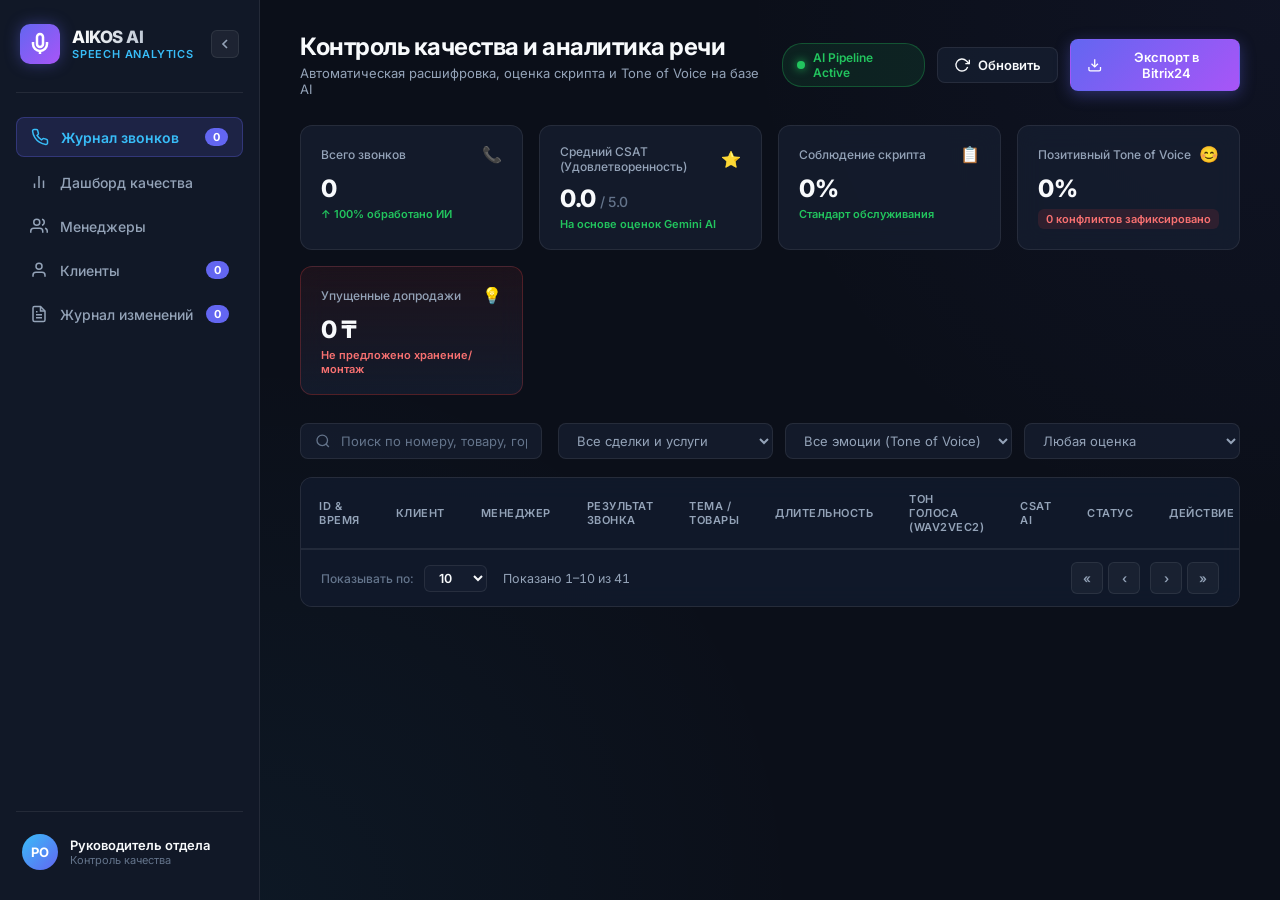
==== frontend/index.html @ 45fc4c66 "feat: сквозной пайплайн фиксации продаж/услуг, блок коммерческих итогов звонка, фиксация вкладок и у" ====
<!DOCTYPE html>
<html lang="ru">
<head>
    <meta charset="UTF-8">
    <meta name="viewport" content="width=device-width, initial-scale=1.0">
    <title>AIKOS Intelligence CRM — Аналитика звонков и контроль качества</title>
    <link rel="preconnect" href="https://fonts.googleapis.com">
    <link rel="preconnect" href="https://fonts.gstatic.com" crossorigin>
    <link href="https://fonts.googleapis.com/css2?family=Inter:wght@300;400;500;600;700;800&display=swap" rel="stylesheet">
    <link rel="stylesheet" href="style.css?v=1.8">
</head>
<body>
    <div class="app-container">
        <!-- Боковая панель (Sidebar) -->
        <aside class="sidebar" id="sidebar">
            <div class="brand">
                <div class="brand-logo">
                    <svg width="24" height="24" viewBox="0 0 24 24" fill="none" stroke="currentColor" stroke-width="2.5">
                        <path d="M12 2a3 3 0 0 0-3 3v7a3 3 0 0 0 6 0V5a3 3 0 0 0-3-3Z"></path>
                        <path d="M19 10v2a7 7 0 0 1-14 0v-2"></path>
                        <line x1="12" y1="19" x2="12" y2="22"></line>
                    </svg>
                </div>
                <div class="brand-text">
                    <span class="brand-name">AIKOS AI</span>
                    <span class="brand-tag">Speech Analytics</span>
                </div>
                <button class="sidebar-toggle-btn" id="sidebarToggleBtn" title="Свернуть / развернуть панель" aria-label="Свернуть / развернуть панель">
                    <svg class="toggle-icon" width="16" height="16" viewBox="0 0 24 24" fill="none" stroke="currentColor" stroke-width="2.5">
                        <polyline points="15 18 9 12 15 6"></polyline>
                    </svg>
                </button>
            </div>

            <nav class="nav-menu">
                <a href="#calls" class="nav-item active" data-view="view-calls" data-title="Журнал звонков">
                    <svg width="18" height="18" viewBox="0 0 24 24" fill="none" stroke="currentColor" stroke-width="2"><path d="M22 16.92v3a2 2 0 0 1-2.18 2 19.79 19.79 0 0 1-8.63-3.07 19.5 19.5 0 0 1-6-6 19.79 19.79 0 0 1-3.07-8.67A2 2 0 0 1 4.11 2h3a2 2 0 0 1 2 1.72 12.84 12.84 0 0 0 .7 2.81 2 2 0 0 1-.45 2.11L8.09 9.91a16 16 0 0 0 6 6l1.27-1.27a2 2 0 0 1 2.11-.45 12.84 12.84 0 0 0 2.81.7A2 2 0 0 1 22 16.92z"></path></svg>
                    <span>Журнал звонков</span>
                    <span class="badge-count" id="totalCallsBadge">0</span>
                </a>
                <a href="#dashboard" class="nav-item" data-view="view-dashboard" data-title="Дашборд качества">
                    <svg width="18" height="18" viewBox="0 0 24 24" fill="none" stroke="currentColor" stroke-width="2"><line x1="18" y1="20" x2="18" y2="10"></line><line x1="12" y1="20" x2="12" y2="4"></line><line x1="6" y1="20" x2="6" y2="14"></line></svg>
                    <span>Дашборд качества</span>
                </a>
                <a href="#managers" class="nav-item" data-view="view-managers" data-title="Менеджеры">
                    <svg width="18" height="18" viewBox="0 0 24 24" fill="none" stroke="currentColor" stroke-width="2"><path d="M17 21v-2a4 4 0 0 0-4-4H5a4 4 0 0 0-4 4v2"></path><circle cx="9" cy="7" r="4"></circle><path d="M23 21v-2a4 4 0 0 0-3-3.87"></path><path d="M16 3.13a4 4 0 0 1 0 7.75"></path></svg>
                    <span>Менеджеры</span>
                </a>
                <a href="#clients" class="nav-item" data-view="view-clients" data-title="Клиенты">
                    <svg width="18" height="18" viewBox="0 0 24 24" fill="none" stroke="currentColor" stroke-width="2"><path d="M20 21v-2a4 4 0 0 0-4-4H8a4 4 0 0 0-4 4v2"></path><circle cx="12" cy="7" r="4"></circle></svg>
                    <span>Клиенты</span>
                    <span class="badge-count" id="totalClientsBadge">0</span>
                </a>
                <a href="#audit" class="nav-item" data-view="view-audit" data-title="Журнал изменений">
                    <svg width="18" height="18" viewBox="0 0 24 24" fill="none" stroke="currentColor" stroke-width="2"><path d="M14 2H6a2 2 0 0 0-2 2v16a2 2 0 0 0 2 2h12a2 2 0 0 0 2-2V8z"></path><polyline points="14 2 14 8 20 8"></polyline><line x1="16" y1="13" x2="8" y2="13"></line><line x1="16" y1="17" x2="8" y2="17"></line><polyline points="10 9 9 9 8 9"></polyline></svg>
                    <span>Журнал изменений</span>
                    <span class="badge-count" id="totalAuditBadge">0</span>
                </a>
            </nav>

            <div class="sidebar-footer">
                <div class="user-profile">
                    <div class="avatar">РО</div>
                    <div class="user-info">
                        <span class="user-name">Руководитель отдела</span>
                        <span class="user-role">Контроль качества</span>
                    </div>
                </div>
            </div>
        </aside>

        <!-- Основная рабочая область (Main Content) -->
        <main class="main-content">
            <!-- Верхняя панель (Header) -->
            <header class="top-header">
                <div class="header-left">
                    <div class="header-title">
                        <h1 id="pageMainHeading">Контроль качества и аналитика речи</h1>
                        <p class="subtitle" id="pageMainSubheading">Автоматическая расшифровка, оценка скрипта и Tone of Voice на базе AI</p>
                    </div>
                </div>
                <div class="header-actions">
                    <div class="status-indicator live">
                        <span class="dot"></span> AI Pipeline Active
                    </div>
                    <button class="btn btn-secondary" id="refreshBtn">
                        <svg width="16" height="16" viewBox="0 0 24 24" fill="none" stroke="currentColor" stroke-width="2"><polyline points="23 4 23 10 17 10"></polyline><path d="M20.49 15a9 9 0 1 1-2.12-9.36L23 10"></path></svg>
                        Обновить
                    </button>
                    <button class="btn btn-primary" id="exportBtn">
                        <svg width="16" height="16" viewBox="0 0 24 24" fill="none" stroke="currentColor" stroke-width="2"><path d="M21 15v4a2 2 0 0 1-2 2H5a2 2 0 0 1-2-2v-4"></path><polyline points="7 10 12 15 17 10"></polyline><line x1="12" y1="15" x2="12" y2="3"></line></svg>
                        Экспорт в Bitrix24
                    </button>
                </div>
            </header>

            <!-- ЭКРАН 1: ЖУРНАЛ ЗВОНКОВ (Таблица) -->
            <div id="view-calls" class="page-view active">
                <!-- Сводные KPI карточки звонков -->
                <section class="kpi-grid">
                    <div class="kpi-card">
                        <div class="kpi-header">
                            <span class="kpi-label">Всего звонков</span>
                            <span class="kpi-icon blue">📞</span>
                        </div>
                        <div class="kpi-value" id="kpiTotalCalls">0</div>
                        <div class="kpi-trend positive">↑ 100% обработано ИИ</div>
                    </div>

                    <div class="kpi-card">
                        <div class="kpi-header">
                            <span class="kpi-label">Средний CSAT (Удовлетворенность)</span>
                            <span class="kpi-icon green">⭐</span>
                        </div>
                        <div class="kpi-value" id="kpiAvgScore">0.0 <span class="max-val">/ 5.0</span></div>
                        <div class="kpi-trend positive" id="kpiCsatTrend">На основе оценок Gemini AI</div>
                    </div>

                    <div class="kpi-card">
                        <div class="kpi-header">
                            <span class="kpi-label">Соблюдение скрипта</span>
                            <span class="kpi-icon purple">📋</span>
                        </div>
                        <div class="kpi-value" id="kpiScriptScore">0%</div>
                        <div class="kpi-trend positive">Стандарт обслуживания</div>
                    </div>

                    <div class="kpi-card interactive-kpi" id="kpiToneCard" title="Нажмите, чтобы отфильтровать звонки с конфликтами и претензиями">
                        <div class="kpi-header">
                            <span class="kpi-label">Позитивный Tone of Voice</span>
                            <span class="kpi-icon yellow">😊</span>
                        </div>
                        <div class="kpi-value" id="kpiPositiveTone">0%</div>
                        <div class="kpi-trend warning clickable-trend" id="kpiConflictsCount" style="cursor: pointer;">0 конфликтов зафиксировано</div>
                    </div>

                    <div class="kpi-card highlight">
                        <div class="kpi-header">
                            <span class="kpi-label">Упущенные допродажи</span>
                            <span class="kpi-icon red">💡</span>
                        </div>
                        <div class="kpi-value" id="kpiLostSales">0 ₸</div>
                        <div class="kpi-trend warning">Не предложено хранение/монтаж</div>
                    </div>
                </section>
                <section class="table-controls">
                    <div class="search-box">
                        <svg width="18" height="18" viewBox="0 0 24 24" fill="none" stroke="currentColor" stroke-width="2"><circle cx="11" cy="11" r="8"></circle><line x1="21" y1="21" x2="16.65" y2="16.65"></line></svg>
                        <input type="text" id="searchInput" placeholder="Поиск по номеру, товару, городу или менеджеру...">
                    </div>

                    <div class="filter-group">
                        <select id="outcomeFilter" class="filter-select">
                            <option value="all">Все сделки и услуги</option>
                            <option value="sale">🟢 Продажи и брони</option>
                            <option value="upsell">🟣 Успешные допродажи</option>
                            <option value="service">🔧 Записи на сервис</option>
                            <option value="consultation">⚪ Консультации</option>
                        </select>

                        <select id="emotionFilter" class="filter-select">
                            <option value="all">Все эмоции (Tone of Voice)</option>
                            <option value="happy">Радость / Дружелюбно</option>
                            <option value="neutral">Нейтрально</option>
                            <option value="sad">Грусть / Сомнения</option>
                            <option value="conflict">⚠️ Конфликты и претензии</option>
                        </select>

                        <select id="scoreFilter" class="filter-select">
                            <option value="all">Любая оценка</option>
                            <option value="5">⭐⭐⭐⭐⭐ (5 из 5)</option>
                            <option value="4">⭐⭐⭐⭐ (4 из 5)</option>
                            <option value="3">⭐⭐⭐ (3 из 5)</option>
                            <option value="2">⭐⭐ (Низкая оценка ≤ 2)</option>
                        </select>
                    </div>
                </section>

                <!-- Индикатор активного фильтра конфликтов -->
                <div id="activeFilterBadgeBar" style="display: none; margin-bottom: 14px; align-items: center; gap: 10px;">
                    <span class="badge badge-warning" id="activeFilterText" style="padding: 6px 12px; font-size: 12.5px; border-radius: 8px;">
                        ⚠️ Фильтр: показаны звонки с конфликтами и претензиями
                    </span>
                    <button class="btn-action" id="resetConflictFilterBtn" style="padding: 5px 12px; font-size: 12px; border-radius: 6px; cursor: pointer; background: rgba(239, 68, 68, 0.15); color: #f87171; border: 1px solid rgba(239, 68, 68, 0.3);">
                        ✕ Сбросить фильтр (показать все)
                    </button>
                </div>

                <section class="table-container">
                    <table class="crm-table" id="callsTable">
                        <thead>
                            <tr>
                                <th>ID & Время</th>
                                <th>Клиент</th>
                                <th>Менеджер</th>
                                <th>Результат звонка</th>
                                <th>Тема / Товары</th>
                                <th>Длительность</th>
                                <th>Тон голоса (Wav2Vec2)</th>
                                <th>CSAT AI</th>
                                <th>Статус</th>
                                <th class="text-right">Действие</th>
                            </tr>
                        </thead>
                        <tbody id="callsTableBody">
                            <!-- Строки звонков генерируются в app.js -->
                        </tbody>
                    </table>
                    <div class="pagination-bar" id="callsPagination">
                        <div class="pagination-left">
                            <span class="pagination-label">Показывать по:</span>
                            <select class="pagination-select" id="callsPageSizeSelect">
                                <option value="10" selected>10</option>
                                <option value="25">25</option>
                                <option value="50">50</option>
                                <option value="100">100</option>
                            </select>
                            <span class="pagination-info" id="callsPaginationInfo">Показано 1–10 из 41</span>
                        </div>
                        <div class="pagination-right">
                            <button class="page-btn page-nav" id="callsPageFirst" title="Первая страница">«</button>
                            <button class="page-btn page-nav" id="callsPagePrev" title="Предыдущая страница">‹</button>
                            <div class="page-numbers" id="callsPageNumbers"></div>
                            <button class="page-btn page-nav" id="callsPageNext" title="Следующая страница">›</button>
                            <button class="page-btn page-nav" id="callsPageLast" title="Последняя страница">»</button>
                        </div>
                    </div>
                </section>
            </div>

            <!-- ЭКРАН 2: ДАШБОРД КАЧЕСТВА -->
            <div id="view-dashboard" class="page-view">
                <div class="dashboard-grid">
                    <!-- Анализ соблюдения скрипта продаж -->
                    <div class="dash-card">
                        <div class="dash-card-header">
                            <span class="dash-card-title">
                                📋 Соблюдение этапов скрипта продаж
                            </span>
                            <span class="badge badge-primary" id="dashAvgScriptBadge">85% среднее</span>
                        </div>
                        <div class="script-bars-list" id="dashScriptBarsList">
                            <!-- Заполняется динамически из БД -->
                        </div>
                    </div>

                    <!-- Тональность голоса и эмоциональный фон -->
                    <div class="dash-card">
                        <div class="dash-card-header">
                            <span class="dash-card-title">
                                🎙️ Сводный Tone of Voice (Wav2Vec2)
                            </span>
                            <span class="badge badge-success" id="dashEmotionDominantBadge">Дружелюбный фон</span>
                        </div>
                        <div class="script-bars-list" id="dashToneBarsList">
                            <!-- Заполняется динамически из БД -->
                        </div>
                    </div>

                    <!-- Распределение по филиалам и городам -->
                    <div class="dash-card">
                        <div class="dash-card-header">
                            <span class="dash-card-title">
                                📍 География звонков и филиалы
                            </span>
                            <span class="badge badge-outline" id="dashCitiesCountBadge">Казахстан</span>
                        </div>
                        <div class="city-bars-list" id="dashCityBarsList">
                            <!-- Заполняется динамически из БД -->
                        </div>
                    </div>

                    <!-- AI Рекомендации и точки роста -->
                    <div class="dash-card">
                        <div class="dash-card-header">
                            <span class="dash-card-title">
                                💡 Точки роста и упущенная выгода
                            </span>
                        </div>
                        <div class="growth-tips-box" id="dashGrowthTipsBox">
                            <div class="growth-icon">🎯</div>
                            <div class="growth-text">
                                <h4 id="dashGrowthTitle">Основная зона роста: Допродажи сопутствующих услуг</h4>
                                <p id="dashGrowthDesc">
                                    В 50% звонков менеджеры качественно консультируют по наличию шин, но упускают предложение услуг сезонного хранения и шиномонтажа. Это создает потенциал роста среднего чека на 18 000 ₸ с каждой заявки.
                                </p>
                            </div>
                        </div>
                    </div>
                </div>
            </div>

            <!-- ЭКРАН 3: МЕНЕДЖЕРЫ -->
            <div id="view-managers" class="page-view">
                <div class="managers-grid" id="managersCardsGrid">
                    <!-- Карточки менеджеров генерируются динамически из базы -->
                </div>
                <div class="pagination-bar pagination-standalone" id="managersPagination">
                    <div class="pagination-left">
                        <span class="pagination-label">Показывать по:</span>
                        <select class="pagination-select" id="managersPageSizeSelect">
                            <option value="10" selected>10</option>
                            <option value="25">25</option>
                            <option value="50">50</option>
                            <option value="100">100</option>
                        </select>
                        <span class="pagination-info" id="managersPaginationInfo">Показано 1–5 из 5</span>
                    </div>
                    <div class="pagination-right">
                        <button class="page-btn page-nav" id="managersPageFirst" title="Первая страница">«</button>
                        <button class="page-btn page-nav" id="managersPagePrev" title="Предыдущая страница">‹</button>
                        <div class="page-numbers" id="managersPageNumbers"></div>
                        <button class="page-btn page-nav" id="managersPageNext" title="Следующая страница">›</button>
                        <button class="page-btn page-nav" id="managersPageLast" title="Последняя страница">»</button>
                    </div>
                </div>
            </div>

            <!-- ЭКРАН 4: КЛИЕНТЫ И ИСТОРИЯ ОБРАЩЕНИЙ -->
            <div id="view-clients" class="page-view">
                <!-- Клиентские KPI плашки -->
                <section class="kpi-grid">
                    <div class="kpi-card">
                        <div class="kpi-header">
                            <span class="kpi-label">Уникальных клиентов</span>
                            <span class="kpi-icon blue">👥</span>
                        </div>
                        <div class="kpi-value" id="kpiClientsCount">0</div>
                        <div class="kpi-trend positive">База телефонных номеров</div>
                    </div>

                    <div class="kpi-card">
                        <div class="kpi-header">
                            <span class="kpi-label">Повторные обращения</span>
                            <span class="kpi-icon green">🔁</span>
                        </div>
                        <div class="kpi-value" id="kpiClientsRepeat">0</div>
                        <div class="kpi-trend positive" id="kpiClientsRepeatPct">0% повторных</div>
                    </div>

                    <div class="kpi-card">
                        <div class="kpi-header">
                            <span class="kpi-label">Сумма зафиксированного спроса</span>
                            <span class="kpi-icon purple">💰</span>
                        </div>
                        <div class="kpi-value" id="kpiClientsTotalSum">0 ₸</div>
                        <div class="kpi-trend neutral">Потенциал покупок и броней</div>
                    </div>

                    <div class="kpi-card">
                        <div class="kpi-header">
                            <span class="kpi-label">Лояльность клиентов (CSAT)</span>
                            <span class="kpi-icon yellow">⭐</span>
                        </div>
                        <div class="kpi-value" id="kpiClientsAvgCsat">5.0 <span class="max-val">/ 5.0</span></div>
                        <div class="kpi-trend positive">Высокая оценка диалогов</div>
                    </div>
                </section>

                <!-- Панель фильтров и поиска по клиентам -->
                <section class="table-controls">
                    <div class="search-box" style="flex: 1.5; max-width: 500px;">
                        <svg width="18" height="18" viewBox="0 0 24 24" fill="none" stroke="currentColor" stroke-width="2"><circle cx="11" cy="11" r="8"></circle><line x1="21" y1="21" x2="16.65" y2="16.65"></line></svg>
                        <input type="text" id="clientsSearchInput" placeholder="Поиск по номеру телефона, городу, размеру шин или вопросу...">
                    </div>

                    <div class="filter-group">
                        <select id="clientsCityFilter" class="filter-select">
                            <option value="all">Все города</option>
                            <option value="Алматы">Алматы</option>
                            <option value="Шымкент">Шымкент</option>
                            <option value="Астана">Астана</option>
                        </select>

                        <select id="clientsTypeFilter" class="filter-select">
                            <option value="all">Все клиенты</option>
                            <option value="repeat">Повторные (2+ звонка)</option>
                            <option value="single">Первое обращение</option>
                        </select>
                    </div>
                </section>

                <!-- Таблица клиентов -->
                <div class="table-container">
                    <table class="crm-table">
                        <thead>
                            <tr>
                                <th>Номер клиента</th>
                                <th>Город</th>
                                <th>Обращений</th>
                                <th>Интересующий типоразмер / Авто</th>
                                <th>Ключевые темы и вопросы</th>
                                <th>Tone of Voice</th>
                                <th>Менеджеры</th>
                                <th>Последний контакт</th>
                                <th class="text-right">История</th>
                            </tr>
                        </thead>
                        <tbody id="clientsTableBody">
                            <!-- Данные клиентов генерируются в JS -->
                        </tbody>
                    </table>
                    <div class="pagination-bar" id="clientsPagination">
                        <div class="pagination-left">
                            <span class="pagination-label">Показывать по:</span>
                            <select class="pagination-select" id="clientsPageSizeSelect">
                                <option value="10" selected>10</option>
                                <option value="25">25</option>
                                <option value="50">50</option>
                                <option value="100">100</option>
                            </select>
                            <span class="pagination-info" id="clientsPaginationInfo">Показано 1–10 из 40</span>
                        </div>
                        <div class="pagination-right">
                            <button class="page-btn page-nav" id="clientsPageFirst" title="Первая страница">«</button>
                            <button class="page-btn page-nav" id="clientsPagePrev" title="Предыдущая страница">‹</button>
                            <div class="page-numbers" id="clientsPageNumbers"></div>
                            <button class="page-btn page-nav" id="clientsPageNext" title="Следующая страница">›</button>
                            <button class="page-btn page-nav" id="clientsPageLast" title="Последняя страница">»</button>
                        </div>
                    </div>
                </div>
            </div>

            <!-- ЭКРАН 5: ЖУРНАЛ ИЗМЕНЕНИЙ И АУДИТА ДАННЫХ -->
            <div id="view-audit" class="page-view">
                <!-- Сводная панель аудита -->
                <section class="kpi-grid">
                    <div class="kpi-card">
                        <div class="kpi-header">
                            <span class="kpi-label">Всего корректировок</span>
                            <span class="kpi-icon blue">📝</span>
                        </div>
                        <div class="kpi-value" id="kpiAuditTotal">0</div>
                        <div class="kpi-trend positive">Ручные правки данных</div>
                    </div>

                    <div class="kpi-card">
                        <div class="kpi-header">
                            <span class="kpi-label">Исправлено менеджеров</span>
                            <span class="kpi-icon purple">👨‍💼</span>
                        </div>
                        <div class="kpi-value" id="kpiAuditManagers">0</div>
                        <div class="kpi-trend positive">Уточнено по голосу / РОП</div>
                    </div>

                    <div class="kpi-card">
                        <div class="kpi-header">
                            <span class="kpi-label">Скорректировано городов</span>
                            <span class="kpi-icon yellow">📍</span>
                        </div>
                        <div class="kpi-value" id="kpiAuditCities">0</div>
                        <div class="kpi-trend neutral">Филиалы обслуживания</div>
                    </div>

                    <div class="kpi-card">
                        <div class="kpi-header">
                            <span class="kpi-label">Последняя правка</span>
                            <span class="kpi-icon green">⏱️</span>
                        </div>
                        <div class="kpi-value" id="kpiAuditLastTime" style="font-size: 15px; margin-top: 5px;">—</div>
                        <div class="kpi-trend positive" id="kpiAuditLastUser">История версий активна</div>
                    </div>
                </section>

                <section class="table-controls">
                    <div class="search-box" style="flex: 1.5; max-width: 500px;">
                        <svg width="18" height="18" viewBox="0 0 24 24" fill="none" stroke="currentColor" stroke-width="2"><circle cx="11" cy="11" r="8"></circle><line x1="21" y1="21" x2="16.65" y2="16.65"></line></svg>
                        <input type="text" id="auditSearchInput" placeholder="Поиск по ID звонка, менеджеру, полю или автору правки...">
                    </div>

                    <div class="filter-group">
                        <select id="auditFieldFilter" class="filter-select">
                            <option value="all">Все поля</option>
                            <option value="manager_name">Менеджер</option>
                            <option value="city_name">Город / Филиал</option>
                        </select>
                    </div>
                </section>

                <section class="table-container">
                    <table class="crm-table">
                        <thead>
                            <tr>
                                <th>Дата и время правки</th>
                                <th>Звонок (#ID & Телефон)</th>
                                <th>Измененное поле</th>
                                <th>Было ➔ Стало</th>
                                <th>Кем изменено</th>
                                <th>Причина / Комментарий</th>
                                <th class="text-right">Действие</th>
                            </tr>
                        </thead>
                        <tbody id="auditTableBody">
                            <!-- Заполняется в JS -->
                        </tbody>
                    </table>
                    <div class="pagination-bar" id="auditPagination">
                        <div class="pagination-left">
                            <span class="pagination-label">Показывать по:</span>
                            <select class="pagination-select" id="auditPageSizeSelect">
                                <option value="10" selected>10</option>
                                <option value="25">25</option>
                                <option value="50">50</option>
                                <option value="100">100</option>
                            </select>
                            <span class="pagination-info" id="auditPaginationInfo">Показано 1–10</span>
                        </div>
                        <div class="pagination-right">
                            <button class="page-btn page-nav" id="auditPageFirst" title="Первая страница">«</button>
                            <button class="page-btn page-nav" id="auditPagePrev" title="Предыдущая страница">‹</button>
                            <div class="page-numbers" id="auditPageNumbers"></div>
                            <button class="page-btn page-nav" id="auditPageNext" title="Следующая страница">›</button>
                            <button class="page-btn page-nav" id="auditPageLast" title="Последняя страница">»</button>
                        </div>
                    </div>
                </section>
            </div>
        </main>
    </div>

    <!-- МОДАЛЬНОЕ ОКНО РАЗБОРА ЗВОНКА (CALL DETAIL MODAL) -->
    <div class="modal-backdrop" id="callModal">
        <div class="modal-dialog">
            <div class="modal-header">
                <div class="modal-title-wrap">
                    <div class="modal-badge-row">
                        <span class="badge badge-primary" id="modalCallDirection">Входящий звонок</span>
                        <span class="badge badge-outline" id="modalCallId">#13</span>
                        <span class="badge badge-success" id="modalCallDate">13.11.2020 15:05:53</span>
                    </div>
                    <h2 class="modal-title" id="modalPhoneTitle">+7 (701) 466-29-90</h2>
                </div>
                <div style="display: flex; align-items: center; gap: 10px;">
                    <button class="btn btn-secondary" id="openEditFromModalBtn" style="padding: 6px 12px; font-size: 12px; border-radius: 8px;">
                        ✏️ Редактировать (Менеджер / Город)
                    </button>
                    <button class="modal-close-btn" id="closeModalBtn">&times;</button>
                </div>
            </div>

            <!-- Вкладки модального окна -->
            <div class="modal-tabs">
                <button class="tab-btn active" data-tab="tab-summary">
                    <svg width="16" height="16" viewBox="0 0 24 24" fill="none" stroke="currentColor" stroke-width="2"><polygon points="12 2 2 7 12 12 22 7 12 2"></polygon><polyline points="2 17 12 22 22 17"></polyline><polyline points="2 12 12 17 22 12"></polyline></svg>
                    🎯 Результат звонка и Резюме
                </button>
                <button class="tab-btn" data-tab="tab-transcript">
                    <svg width="16" height="16" viewBox="0 0 24 24" fill="none" stroke="currentColor" stroke-width="2"><path d="M21 15a2 2 0 0 1-2 2H7l-4 4V5a2 2 0 0 1 2-2h14a2 2 0 0 1 2 2z"></path></svg>
                    Транскрипция (Диалог)
                </button>
                <button class="tab-btn" data-tab="tab-tone">
                    <svg width="16" height="16" viewBox="0 0 24 24" fill="none" stroke="currentColor" stroke-width="2"><path d="M12 2a3 3 0 0 0-3 3v7a3 3 0 0 0 6 0V5a3 3 0 0 0-3-3Z"></path><path d="M19 10v2a7 7 0 0 1-14 0v-2"></path></svg>
                    Тон-Войс & Акустика
                </button>
                <button class="tab-btn" data-tab="tab-checklist">
                    <svg width="16" height="16" viewBox="0 0 24 24" fill="none" stroke="currentColor" stroke-width="2"><path d="M22 11.08V12a10 10 0 1 1-5.93-9.14"></path><polyline points="22 4 12 14.01 9 11.01"></polyline></svg>
                    Чек-лист Скрипта
                </button>
            </div>

            <!-- Тело модального окна -->
            <div class="modal-body">
                <!-- ВКЛАДКА 1: РЕЗЮМЕ И РЕЗУЛЬТАТ ЗВОНКА -->
                <div class="tab-content active" id="tab-summary">
                    <!-- Карточка фиксации продаж и услуг (Коммерческий результат звонка) -->
                    <div class="card commercial-card" style="margin-bottom: 16px;">
                        <div class="commercial-header">
                            <div class="commercial-title-wrap">
                                <span class="comm-badge-icon">🛒</span>
                                <div>
                                    <h3>Результат звонка: сделка, допродажи и шиномонтаж</h3>
                                    <p class="comm-subtitle">Коммерческий итог звонка, сумма заказа и статус бронирования сервиса</p>
                                </div>
                            </div>
                            <button class="btn btn-secondary btn-sm" id="openEditOutcomeFromModalBtn" title="Изменить статус сделки или запись на услугу">
                                ✏️ Зафиксировать сделку / услугу
                            </button>
                        </div>
                        <div class="commercial-grid">
                            <!-- Блок 1: Основная сделка -->
                            <div class="comm-block" id="modalCommBlockSale">
                                <div class="comm-block-header">
                                    <span class="comm-label">Основная сделка</span>
                                    <span class="badge badge-success" id="modalCommSaleBadge">🟢 Продажа</span>
                                </div>
                                <div class="comm-sum" id="modalCommOrderSum">87 000 ₸</div>
                                <div class="comm-meta" id="modalCommProductMeta">4 шт. • Зимние шины</div>
                            </div>
                            <!-- Блок 2: Допродажа (Upsell) -->
                            <div class="comm-block" id="modalCommBlockUpsell">
                                <div class="comm-block-header">
                                    <span class="comm-label">Допродажа (Upsell)</span>
                                    <span class="badge badge-success" id="modalCommUpsellBadge">🟢 Оформлена</span>
                                </div>
                                <div class="comm-sum" id="modalCommUpsellSum">18 000 ₸</div>
                                <div class="comm-meta" id="modalCommUpsellMeta">Сезонное хранение шин</div>
                            </div>
                            <!-- Блок 3: Запись на сервис -->
                            <div class="comm-block" id="modalCommBlockService">
                                <div class="comm-block-header">
                                    <span class="comm-label">Запись на услугу</span>
                                    <span class="badge badge-success" id="modalCommServiceBadge">🟢 Шиномонтаж</span>
                                </div>
                                <div class="comm-sum" id="modalCommServiceDate">15.10.2020</div>
                                <div class="comm-meta" id="modalCommServiceMeta">Филиал Aikos</div>
                            </div>
                        </div>
                    </div>

                    <div class="summary-grid">
                        <div class="card summary-main-card">
                            <h3>🤖 Аналитическое резюме звонка (AI)</h3>
                            <p class="summary-text" id="modalSummaryText"></p>
                            
                            <div class="key-facts-grid">
                                <div class="fact-item">
                                    <span class="fact-label">Клиент</span>
                                    <span class="fact-val highlight" id="modalClientName">Клиент</span>
                                </div>
                                <div class="fact-item">
                                    <span class="fact-label">Автомобиль</span>
                                    <span class="fact-val" id="modalCarModel">—</span>
                                </div>
                                <div class="fact-item">
                                    <span class="fact-label">Город / Филиал</span>
                                    <span class="fact-val" id="modalCity">Алматы</span>
                                </div>
                                <div class="fact-item">
                                    <span class="fact-label">Товар / Сезон</span>
                                    <span class="fact-val" id="modalProductCat">Зимние шины</span>
                                </div>
                                <div class="fact-item">
                                    <span class="fact-label">Бренд & Размер</span>
                                    <span class="fact-val" id="modalTireSize">205/55 R16</span>
                                </div>
                                <div class="fact-item">
                                    <span class="fact-label">Количество</span>
                                    <span class="fact-val" id="modalTireCount">4 шт. (комплект)</span>
                                </div>
                                <div class="fact-item">
                                    <span class="fact-label">Сумма заказа</span>
                                    <span class="fact-val highlight" id="modalOrderSum">0 ₸</span>
                                </div>
                                <div class="fact-item">
                                    <span class="fact-label">Итог / Сделка</span>
                                    <span class="fact-val success" id="modalOutcome">Консультация</span>
                                </div>
                                <div class="fact-item">
                                    <span class="fact-label">Способ оплаты</span>
                                    <span class="fact-val" id="modalPaymentMethod">В филиале / Kaspi</span>
                                </div>
                                <div class="fact-item" id="modalLostReasonWrap" style="display: none;">
                                    <span class="fact-label">Причина отказа / сомнений</span>
                                    <span class="fact-val" style="color: #f87171;" id="modalLostReason">—</span>
                                </div>
                            </div>
                        </div>

                        <!-- Оценки и метрики качества -->
                        <div class="card score-card">
                            <h3>⭐ Оценки обслуживания</h3>
                            <div class="score-row">
                                <span>Удовлетворенность клиента (CSAT):</span>
                                <span class="stars" id="modalCsatStars">⭐⭐⭐⭐⭐ 5/5</span>
                            </div>
                            <div class="score-row">
                                <span>Вежливость менеджера:</span>
                                <span class="badge badge-success" id="modalManagerPoliteness">5 / 5 (Отлично)</span>
                            </div>
                            <div class="score-row">
                                <span>Конфликт / Недовольство:</span>
                                <span class="badge badge-neutral" id="modalConflictStatus">Не зафиксирован</span>
                            </div>
                            <div class="score-row">
                                <span>Соблюдение регламента:</span>
                                <span class="badge badge-primary" id="modalScriptPct">88%</span>
                            </div>
                        </div>
                    </div>

                    <!-- Карточка упущенной выгоды -->
                    <div class="card opportunity-card">
                        <div class="opp-icon">💡</div>
                        <div class="opp-content">
                            <h4>Обнаружен потенциал допродажи (Sales Opportunity)</h4>
                            <p id="modalOpportunityText">Клиент приобрел 4 зимние шины. Менеджер предложил скидку 20% на шиномонтаж, однако <strong>не предложил услугу сезонного хранения шин</strong>. Вероятность согласия оценивалась в 76% (~15 000 ₸).</p>
                        </div>
                    </div>
                </div>

                <!-- ВКЛАДКА 2: ТРАНСКРИПЦИЯ (ДИАЛОГ) -->
                <div class="tab-content" id="tab-transcript">
                    <div class="transcript-player-bar">
                        <button class="player-btn" id="playAudioBtn">
                            <span id="playerBtnIcon">
                                <svg width="18" height="18" viewBox="0 0 24 24" fill="none" stroke="currentColor" stroke-width="2"><polygon points="5 3 19 12 5 21 5 3"></polygon></svg>
                            </span>
                            <span id="playerBtnText">Прослушать аудио</span>
                        </button>
                        <div class="audio-progress" style="display: flex; align-items: center; gap: 10px; flex: 1;">
                            <span class="time-curr" id="modalAudioCurrentTime">00:00</span>
                            <div class="progress-bar-track" id="modalAudioTrack" style="flex: 1; height: 8px; background: rgba(255,255,255,0.1); border-radius: 4px; cursor: pointer; position: relative;" title="Нажмите для перемотки аудио">
                                <div class="progress-fill" id="modalAudioProgressFill" style="width: 0%; height: 100%; background: linear-gradient(90deg, #38bdf8, #818cf8); border-radius: 4px; pointer-events: none; transition: width 0.1s linear;"></div>
                            </div>
                            <span class="time-total" id="modalAudioDuration">00:00</span>
                        </div>
                        <!-- Кнопки ускорения прослушивания -->
                        <div class="audio-speed-controls" id="audioSpeedControls">
                            <span class="speed-label">Скорость:</span>
                            <button class="speed-btn active" data-speed="1.0" title="Обычная скорость">1.0x</button>
                            <button class="speed-btn" data-speed="1.2" title="Ускорение x1.2">x1.2</button>
                            <button class="speed-btn" data-speed="1.5" title="Ускорение x1.5">x1.5</button>
                            <button class="speed-btn" data-speed="2.0" title="Ускорение x2.0">x2.0</button>
                        </div>
                        <div class="transcript-legend">
                            <span class="legend-dot green"></span> Позитив
                            <span class="legend-dot grey"></span> Нейтрально
                            <span class="legend-dot red"></span> Негатив
                        </div>
                    </div>

                    <audio id="globalCallAudioPlayer" preload="none" style="display: none;"></audio>

                    <div class="dialogue-container" id="modalDialogueContainer">
                        <!-- Реплики диалога со значками тональности RuBERT -->
                    </div>
                </div>

                <!-- ВКЛАДКА 3: ТОН-ВОЙС & АКУСТИКА (РАЗДЕЛЬНО ПО СТОРОНАМ) -->
                <div class="tab-content" id="tab-tone">
                    <div class="tone-analytics-grid">
                        <!-- 1. Tone of Voice МЕНЕДЖЕРА -->
                        <div class="card tone-card">
                            <div class="tone-card-header">
                                <h3>👨‍💼 Tone of Voice Менеджера</h3>
                                <span class="badge badge-primary" id="modalMgrToneDominant">Дружелюбие</span>
                            </div>
                            <p class="tone-subtitle" id="modalMgrToneDesc">Приветливый тон, уверенные ответы без конфликтов</p>

                            <div class="score-mini-row" style="margin-bottom: 12px; display: flex; justify-content: space-between; align-items: center; background: rgba(0,0,0,0.2); padding: 8px 12px; border-radius: 8px;">
                                <span style="font-size: 12px; color: var(--text-muted);">Индекс вежливости и стандартов:</span>
                                <span class="badge badge-success" id="modalMgrPolitenessBadge">⭐ 5.0 / 5.0</span>
                            </div>

                            <div class="emotion-bars" id="modalMgrEmotionBars">
                                <!-- Полосы эмоций менеджера -->
                            </div>

                            <div class="acoustic-mini-stats" style="margin-top: 14px; display: grid; grid-template-columns: 1fr 1fr; gap: 8px;">
                                <div style="background: rgba(255,255,255,0.02); padding: 8px 10px; border-radius: 6px; border: 1px solid var(--border-color);">
                                    <span style="font-size: 11px; color: var(--text-muted); display: block;">Темп речи:</span>
                                    <strong style="font-size: 12.5px; color: #fff;" id="modalMgrTempo">130 уд/мин</strong>
                                </div>
                                <div style="background: rgba(255,255,255,0.02); padding: 8px 10px; border-radius: 6px; border: 1px solid var(--border-color);">
                                    <span style="font-size: 11px; color: var(--text-muted); display: block;">Перебивания:</span>
                                    <strong style="font-size: 12.5px; color: #4ade80;" id="modalMgrInterruption">0 (В норме)</strong>
                                </div>
                            </div>
                        </div>

                        <!-- 2. Tone of Voice КЛИЕНТА -->
                        <div class="card tone-card">
                            <div class="tone-card-header">
                                <h3>👤 Tone of Voice Клиента</h3>
                                <span class="badge badge-success" id="modalClientToneDominant">Лояльный</span>
                            </div>
                            <p class="tone-subtitle" id="modalClientToneDesc">Клиент вовлечен, позитивно реагирует на предложения</p>

                            <div class="score-mini-row" style="margin-bottom: 12px; display: flex; justify-content: space-between; align-items: center; background: rgba(0,0,0,0.2); padding: 8px 12px; border-radius: 8px;">
                                <span style="font-size: 12px; color: var(--text-muted);">Динамика настроения диалога:</span>
                                <span class="badge badge-outline" id="modalClientSentimentShift">Нейтральный ➔ Позитивный</span>
                            </div>

                            <div class="emotion-bars" id="modalClientEmotionBars">
                                <!-- Полосы эмоций клиента -->
                            </div>

                            <div class="acoustic-mini-stats" style="margin-top: 14px; display: grid; grid-template-columns: 1fr 1fr; gap: 8px;">
                                <div style="background: rgba(255,255,255,0.02); padding: 8px 10px; border-radius: 6px; border: 1px solid var(--border-color);">
                                    <span style="font-size: 11px; color: var(--text-muted); display: block;">Удовлетворенность CSAT:</span>
                                    <strong style="font-size: 12.5px; color: #38bdf8;" id="modalClientCsatVal">⭐ 5.0 / 5.0</strong>
                                </div>
                                <div style="background: rgba(255,255,255,0.02); padding: 8px 10px; border-radius: 6px; border: 1px solid var(--border-color);">
                                    <span style="font-size: 11px; color: var(--text-muted); display: block;">Недовольство / Конфликт:</span>
                                    <strong style="font-size: 12.5px; color: #4ade80;" id="modalClientConflictVal">Не обнаружено</strong>
                                </div>
                            </div>
                        </div>
                    </div>

                    <!-- 3. Акустические характеристики и таймлайн звука -->
                    <div class="card acoustic-card" style="margin-top: 20px;">
                        <div style="display: flex; justify-content: space-between; align-items: center; margin-bottom: 14px; flex-wrap: wrap; gap: 10px;">
                            <div>
                                <h3>📊 Физические свойства звука и пауз на линии</h3>
                                <p class="tone-subtitle" style="margin-bottom: 0;">Анализ пауз, динамики громкости и 10-секундный посегментный таймлайн</p>
                            </div>
                            <div style="display: flex; gap: 12px;">
                                <span class="badge badge-outline" id="modalSilenceMetric">Паузы: 0 сек (0%)</span>
                                <span class="badge badge-outline" id="modalLoudMetric">Всплески: 0%</span>
                            </div>
                        </div>

                        <!-- Посегментный таймлайн -->
                        <div class="timeline-track" id="modalTimelineTrack">
                            <!-- Сегменты генерируются в JS -->
                        </div>
                    </div>
                </div>

                <!-- ВКЛАДКА 4: ЧЕК-ЛИСТ СКРИПТА -->
                <div class="tab-content" id="tab-checklist">
                    <div class="checklist-container">
                        <h3>📋 Проверка чек-листа звонка менеджера</h3>
                        <div class="checklist-items" id="modalChecklistItems">
                            <!-- Чек-лист генерируется в JS -->
                        </div>
                    </div>
                </div>
            </div>

            <div class="modal-footer">
                <button class="btn btn-secondary" id="closeModalFooterBtn">Закрыть</button>
                <button class="btn btn-primary" id="saveCrmBtn">Синхронизировать со сделкой в Битрикс24</button>
            </div>
        </div>
    </div>

    <!-- МОДАЛЬНОЕ ОКНО ОБЩЕГО АНАЛИЗА РАБОТЫ МЕНЕДЖЕРА -->
    <div class="modal-backdrop" id="managerAnalyticsModal">
        <div class="modal-dialog modal-dialog-lg">
            <div class="modal-header">
                <div class="modal-title-wrap">
                    <div class="manager-modal-profile">
                        <div class="manager-modal-avatar" id="mgrModalAvatar">Ж</div>
                        <div>
                            <div class="modal-badge-row">
                                <span class="badge badge-success" id="mgrModalCsatBadge">⭐ 5.0 / 5.0 CSAT</span>
                                <span class="badge badge-primary" id="mgrModalCallsCountBadge">1 звонок(ов) в базе</span>
                                <span class="badge badge-outline" id="mgrModalToneBadge">100% Позитив</span>
                            </div>
                            <h2 class="modal-title" id="mgrModalName">Жандос</h2>
                            <p class="manager-modal-subtitle" id="mgrModalSubtitle">Менеджер отдела продаж и консультаций • Филиал: Алматы</p>
                        </div>
                    </div>
                </div>
                <button class="modal-close-btn" id="closeManagerModalBtn">&times;</button>
            </div>

            <!-- Вкладки аналитики менеджера -->
            <div class="modal-tabs">
                <button class="tab-btn active" data-mgr-tab="mgr-tab-overview">
                    <svg width="16" height="16" viewBox="0 0 24 24" fill="none" stroke="currentColor" stroke-width="2"><circle cx="12" cy="12" r="10"></circle><path d="M12 6v6l4 2"></path></svg>
                    Общий AI-аудит работы
                </button>
                <button class="tab-btn" data-mgr-tab="mgr-tab-script">
                    <svg width="16" height="16" viewBox="0 0 24 24" fill="none" stroke="currentColor" stroke-width="2"><path d="M14 2H6a2 2 0 0 0-2 2v16a2 2 0 0 0 2 2h12a2 2 0 0 0 2-2V8z"></path><polyline points="14 2 14 8 20 8"></polyline><line x1="16" y1="13" x2="8" y2="13"></line><line x1="16" y1="17" x2="8" y2="17"></line><polyline points="10 9 9 9 8 9"></polyline></svg>
                    Стандарты и Скрипт продаж
                </button>
                <button class="tab-btn" data-mgr-tab="mgr-tab-tone">
                    <svg width="16" height="16" viewBox="0 0 24 24" fill="none" stroke="currentColor" stroke-width="2"><path d="M12 1a3 3 0 0 0-3 3v8a3 3 0 0 0 6 0V4a3 3 0 0 0-3-3z"></path><path d="M19 10v2a7 7 0 0 1-14 0v-2"></path><line x1="12" y1="19" x2="12" y2="23"></line><line x1="8" y1="23" x2="16" y2="23"></line></svg>
                    Tone of Voice & Акустика
                </button>
                <button class="tab-btn" data-mgr-tab="mgr-tab-calls">
                    <svg width="16" height="16" viewBox="0 0 24 24" fill="none" stroke="currentColor" stroke-width="2"><path d="M22 16.92v3a2 2 0 0 1-2.18 2 19.79 19.79 0 0 1-8.63-3.07 19.5 19.5 0 0 1-6-6 19.79 19.79 0 0 1-3.07-8.67A2 2 0 0 1 4.11 2h3a2 2 0 0 1 2 1.72 12.84 12.84 0 0 0 .7 2.81 2 2 0 0 1-.45 2.11L8.09 9.91a16 16 0 0 0 6 6l1.27-1.27a2 2 0 0 1 2.11-.45 12.84 12.84 0 0 0 2.81.7A2 2 0 0 1 22 16.92z"></path></svg>
                    Звонки сотрудника (<span id="mgrModalCallsTabCount">0</span>)
                </button>
            </div>

            <!-- Тело модального окна менеджера -->
            <div class="modal-body">
                <!-- 4 KPI плашки менеджера -->
                <div class="mgr-kpi-row">
                    <div class="mgr-kpi-item">
                        <div class="mgr-kpi-label">Диалоги и Время на линии</div>
                        <div class="mgr-kpi-val" id="mgrKpiTotalCalls">0 звонков</div>
                        <div class="mgr-kpi-sub" id="mgrKpiDurationStats">Всего: 00:00 • Ср: 00:00</div>
                    </div>
                    <div class="mgr-kpi-item">
                        <div class="mgr-kpi-label">Соблюдение скрипта</div>
                        <div class="mgr-kpi-val text-purple" id="mgrKpiScriptAvg">0%</div>
                        <div class="mgr-kpi-sub" id="mgrKpiScriptSub">Стандарт обслуживания</div>
                    </div>
                    <div class="mgr-kpi-item">
                        <div class="mgr-kpi-label">Удовлетворенность (CSAT)</div>
                        <div class="mgr-kpi-val text-yellow" id="mgrKpiCsatAvg">⭐ 0.0</div>
                        <div class="mgr-kpi-sub" id="mgrKpiPoliteness">Вежливость: 5.0 / 5.0</div>
                    </div>
                    <div class="mgr-kpi-item highlight">
                        <div class="mgr-kpi-label">Упущенная выгода</div>
                        <div class="mgr-kpi-val text-red" id="mgrKpiLostSales">0 ₸</div>
                        <div class="mgr-kpi-sub" id="mgrKpiLostSub">Не предложено хранение</div>
                    </div>
                </div>

                <!-- ВКЛАДКА 1: ОБЩИЙ AI-АУДИТ РАБОТЫ -->
                <div class="mgr-tab-content active" id="mgr-tab-overview">
                    <div class="mgr-audit-grid">
                        <!-- Сильные стороны -->
                        <div class="card mgr-card-strengths">
                            <div class="mgr-card-heading">
                                <span class="mgr-icon green">🌟</span>
                                <div>
                                    <h3>Сильные стороны менеджера</h3>
                                    <p class="card-subtitle">Что сотрудник делает на отлично по оценке нейросети</p>
                                </div>
                            </div>
                            <div class="mgr-strengths-list" id="mgrStrengthsList">
                                <!-- Генерируется динамически -->
                            </div>
                        </div>

                        <!-- Точки роста и повторяющиеся ошибки -->
                        <div class="card mgr-card-weaknesses">
                            <div class="mgr-card-heading">
                                <span class="mgr-icon yellow">⚠️</span>
                                <div>
                                    <h3>Точки роста и ошибки в диалогах</h3>
                                    <p class="card-subtitle">Систематические упущения, влияющие на средний чек и конверсию</p>
                                </div>
                            </div>
                            <div class="mgr-weaknesses-list" id="mgrWeaknessesList">
                                <!-- Генерируется динамически -->
                            </div>
                        </div>
                    </div>

                    <!-- Рекомендации руководителю (РОП) -->
                    <div class="card mgr-recommendations-card">
                        <div class="mgr-card-heading">
                            <span class="mgr-icon purple">🎯</span>
                            <div>
                                <h3>Персональный план развития от AI (для РОПа)</h3>
                                <p class="card-subtitle">Конкретные шаги для повышения эффективности сотрудника</p>
                            </div>
                        </div>
                        <div class="mgr-rop-tips" id="mgrRopRecommendations">
                            <!-- Генерируется динамически -->
                        </div>
                    </div>
                </div>

                <!-- ВКЛАДКА 2: СТАНДАРТЫ И СКРИПТ ПРОДАЖ -->
                <div class="mgr-tab-content" id="mgr-tab-script">
                    <div class="card">
                        <h3>📋 Декомпозиция соблюдения скрипта продаж по всем звонкам</h3>
                        <p class="card-subtitle">Процент успешного прохождения каждого обязательного этапа</p>
                        
                        <div class="script-breakdown-list" id="mgrScriptStagesList">
                            <!-- Заполняется в JS -->
                        </div>
                    </div>
                </div>

                <!-- ВКЛАДКА 3: TONE OF VOICE & АКУСТИКА -->
                <div class="mgr-tab-content" id="mgr-tab-tone">
                    <div class="tone-analytics-grid">
                        <div class="card">
                            <h3>🎙️ Эмоциональный баланс речи менеджера</h3>
                            <p class="card-subtitle">Анализ эмоционального фона по моделям Wav2Vec2 и RuBERT</p>
                            
                            <div class="script-bars-list" id="mgrToneBarsList">
                                <!-- Заполняется в JS -->
                            </div>
                        </div>

                        <div class="card">
                            <h3>🔊 Акустические метрики речи</h3>
                            <p class="card-subtitle">Темп, динамика громкости и баланс пауз</p>
                            
                            <div class="acoustics-list" id="mgrAcousticsList">
                                <!-- Заполняется в JS -->
                            </div>
                        </div>
                    </div>
                </div>

                <!-- ВКЛАДКА 4: ЗВОНКИ СОТРУДНИКА -->
                <div class="mgr-tab-content" id="mgr-tab-calls">
                    <div class="table-container" style="border: none; background: transparent;">
                        <table class="crm-table">
                            <thead>
                                <tr>
                                    <th>ID & Дата</th>
                                    <th>Клиент</th>
                                    <th>Тема / Товары</th>
                                    <th>Длительность</th>
                                    <th>Эмоция</th>
                                    <th>CSAT</th>
                                    <th>Скрипт</th>
                                    <th class="text-right">Действие</th>
                                </tr>
                            </thead>
                            <tbody id="mgrCallsTableBody">
                                <!-- Заполняется в JS -->
                            </tbody>
                        </table>
                    </div>
                </div>
            </div>

            <div class="modal-footer">
                <button class="btn btn-secondary" id="closeManagerModalFooterBtn">Закрыть</button>
                <button class="btn btn-primary" id="mgrExportReportBtn">Экспортировать отчет РОПа</button>
            </div>
        </div>
    </div>

    <!-- МОДАЛЬНОЕ ОКНО КЛИЕНТА (ИСТОРИЯ ЗВОНКОВ И ПРОФИЛЬ КЛИЕНТА) -->
    <div class="modal-backdrop" id="clientModal">
        <div class="modal-dialog modal-dialog-lg">
            <div class="modal-header">
                <div class="manager-modal-profile">
                    <div class="mgr-avatar-big" id="clientModalAvatar" style="background: linear-gradient(135deg, #0ea5e9, #3b82f6);">📱</div>
                    <div class="mgr-info-big">
                        <div class="modal-badge-row">
                            <span class="badge badge-primary" id="clientModalStatusBadge">Клиент</span>
                            <span class="badge badge-success" id="clientModalCsatBadge">⭐ 5.0 CSAT</span>
                            <span class="badge badge-outline" id="clientModalCallsBadge">1 звонок</span>
                        </div>
                        <h2 class="mgr-title" id="clientModalPhone">+7 (701) 466-29-90</h2>
                        <p class="mgr-subtitle" id="clientModalSubtitle">Город: Алматы • Интерес: Зимние шины</p>
                    </div>
                </div>
                <button class="modal-close-btn" id="closeClientModalBtn">&times;</button>
            </div>

            <!-- Вкладки модального окна клиента -->
            <div class="modal-tabs">
                <button class="tab-btn active" data-client-tab="client-tab-history">
                    <svg width="16" height="16" viewBox="0 0 24 24" fill="none" stroke="currentColor" stroke-width="2"><circle cx="12" cy="12" r="10"></circle><polyline points="12 6 12 12 16 14"></polyline></svg>
                    История звонков и вопросов (<span id="clientTabCallsCount">0</span>)
                </button>
                <button class="tab-btn" data-client-tab="client-tab-profile">
                    <svg width="16" height="16" viewBox="0 0 24 24" fill="none" stroke="currentColor" stroke-width="2"><path d="M20 21v-2a4 4 0 0 0-4-4H8a4 4 0 0 0-4 4v2"></path><circle cx="12" cy="7" r="4"></circle></svg>
                    AI-портрет и предпочтения
                </button>
                <button class="tab-btn" data-client-tab="client-tab-orders">
                    <svg width="16" height="16" viewBox="0 0 24 24" fill="none" stroke="currentColor" stroke-width="2"><polygon points="12 2 2 7 12 12 22 7 12 2"></polygon><polyline points="2 17 12 22 22 17"></polyline><polyline points="2 12 12 17 22 12"></polyline></svg>
                    Интересующие товары и чеки
                </button>
            </div>

            <!-- Тело модального окна клиента -->
            <div class="modal-body">
                <!-- ВКЛАДКА 1: ИСТОРИЯ ЗВОНКОВ И ВОПРОСОВ -->
                <div class="client-tab-content active" id="client-tab-history">
                    <!-- Сводные мини-KPI клиента -->
                    <div class="mgr-kpi-row">
                        <div class="mgr-kpi-card">
                            <div class="mgr-kpi-val" id="clientKpiTotalCalls">0</div>
                            <div class="mgr-kpi-label">Всего обращений</div>
                            <div class="mgr-kpi-sub" id="clientKpiDirectionStats">Вх: 0 • Исх: 0</div>
                        </div>
                        <div class="mgr-kpi-card">
                            <div class="mgr-kpi-val" id="clientKpiTotalDuration">00:00</div>
                            <div class="mgr-kpi-label">Общее время диалогов</div>
                            <div class="mgr-kpi-sub" id="clientKpiAvgDuration">Ср. длительность: 00:00</div>
                        </div>
                        <div class="mgr-kpi-card">
                            <div class="mgr-kpi-val" id="clientKpiTotalSpent">0 ₸</div>
                            <div class="mgr-kpi-label">Сумма заказов / спроса</div>
                            <div class="mgr-kpi-sub" id="clientKpiOrderCount">Зафиксировано покупок</div>
                        </div>
                        <div class="mgr-kpi-card">
                            <div class="mgr-kpi-val" id="clientKpiTone">😊 100%</div>
                            <div class="mgr-kpi-label">Tone of Voice клиента</div>
                            <div class="mgr-kpi-sub">Лояльность и вежливость</div>
                        </div>
                    </div>

                    <!-- Хронологическая лента звонков -->
                    <h3 style="margin: 20px 0 12px; font-size: 15px; color: var(--text-primary); display: flex; align-items: center; gap: 8px;">
                        <span>📜 Хронология обращений и разбор вопросов по каждому звонку</span>
                    </h3>

                    <div class="client-calls-timeline" id="clientCallsTimeline">
                        <!-- Карточки звонков клиента генерируются в JS -->
                    </div>
                </div>

                <!-- ВКЛАДКА 2: AI-ПОРТРЕТ И ПРЕДПОЧТЕНИЯ -->
                <div class="client-tab-content" id="client-tab-profile">
                    <div class="mgr-audit-grid">
                        <div class="card">
                            <div class="mgr-audit-header">
                                <h3>🎯 Потребности и предпочтения в шинах</h3>
                                <span class="badge badge-primary">AI Profiling</span>
                            </div>
                            <div class="mgr-audit-items-list" id="clientPreferencesList">
                                <!-- Список предпочтений в JS -->
                            </div>
                        </div>

                        <div class="card">
                            <div class="mgr-audit-header">
                                <h3>💡 Рекомендации для менеджера при следующем звонке</h3>
                                <span class="badge badge-success">AI Next Best Action</span>
                            </div>
                            <div class="mgr-audit-items-list" id="clientRecommendationsList">
                                <!-- Рекомендации в JS -->
                            </div>
                        </div>
                    </div>
                </div>

                <!-- ВКЛАДКА 3: ТОВАРЫ И ЧЕКИ -->
                <div class="client-tab-content" id="client-tab-orders">
                    <div class="table-container" style="border: none; background: transparent;">
                        <table class="crm-table">
                            <thead>
                                <tr>
                                    <th>Дата</th>
                                    <th>Категория и Товар</th>
                                    <th>Типоразмер</th>
                                    <th>Сумма / Бронь</th>
                                    <th>Итог обращения</th>
                                    <th>Менеджер</th>
                                    <th class="text-right">Звонок</th>
                                </tr>
                            </thead>
                            <tbody id="clientOrdersTableBody">
                                <!-- Заполняется в JS -->
                            </tbody>
                        </table>
                    </div>
                </div>
            </div>

            <div class="modal-footer">
                <button class="btn btn-secondary" id="closeClientModalFooterBtn">Закрыть</button>
            </div>
        </div>
    </div>

    <!-- МОДАЛЬНОЕ ОКНО РЕДАКТИРОВАНИЯ ДАННЫХ ЗВОНКА (МЕНЕДЖЕР / ГОРОД) -->
    <div class="modal-backdrop" id="editCallModal" style="z-index: 10050;">
        <div class="modal-dialog" style="max-width: 520px;">
            <div class="modal-header">
                <div>
                    <h2 class="modal-title" id="editModalTitle">✏️ Корректировка данных звонка</h2>
                    <p class="modal-subtitle" id="editModalSubtitle">Звонок #9 • Клиент: +7 (747) 904-94-69</p>
                </div>
                <button class="modal-close-btn" id="closeEditModalBtn">&times;</button>
            </div>

            <div class="modal-body" style="display: flex; flex-direction: column; gap: 16px;">
                <input type="hidden" id="editCallId">

                <div class="form-group">
                    <label style="font-size: 12.5px; font-weight: 600; color: var(--text-secondary); display: block; margin-bottom: 6px;">
                        Менеджер (Сотрудник компании):
                    </label>
                    <div style="display: flex; gap: 8px;">
                        <select id="editManagerSelect" class="filter-select" style="flex: 1;">
                            <option value="Оператор">Оператор (Не определен)</option>
                            <option value="Руслан">Руслан</option>
                            <option value="Жандос">Жандос</option>
                            <option value="custom">✏️ Другое имя...</option>
                        </select>
                        <input type="text" id="editManagerCustom" placeholder="Введите имя..." style="display: none; flex: 1; background: var(--bg-card); border: 1px solid var(--border-color); padding: 8px 12px; border-radius: 8px; color: #fff;">
                    </div>
                </div>

                <div class="form-group">
                    <label style="font-size: 12.5px; font-weight: 600; color: var(--text-secondary); display: block; margin-bottom: 6px;">
                        Город / Филиал:
                    </label>
                    <div style="display: flex; gap: 8px;">
                        <select id="editCitySelect" class="filter-select" style="flex: 1;">
                            <option value="Алматы">Алматы</option>
                            <option value="Шымкент">Шымкент</option>
                            <option value="Астана">Астана</option>
                            <option value="Караганда">Караганда</option>
                            <option value="Актобе">Актобе</option>
                            <option value="Тараз">Тараз</option>
                            <option value="Павлодар">Павлодар</option>
                            <option value="Усть-Каменогорск">Усть-Каменогорск</option>
                            <option value="Семей">Семей</option>
                            <option value="Атырау">Атырау</option>
                            <option value="custom">✏️ Другой город...</option>
                        </select>
                        <input type="text" id="editCityCustom" placeholder="Введите город..." style="display: none; flex: 1; background: var(--bg-card); border: 1px solid var(--border-color); padding: 8px 12px; border-radius: 8px; color: #fff;">
                    </div>
                </div>

                <!-- Блок коммерческой фиксации -->
                <div style="background: rgba(99, 102, 241, 0.06); border: 1px solid var(--border-highlight); border-radius: 10px; padding: 14px; display: flex; flex-direction: column; gap: 12px;">
                    <div style="display: flex; align-items: center; gap: 8px; font-size: 13px; font-weight: 700; color: var(--accent-blue);">
                        <span>🛒</span>
                        <span>Фиксация сделки, допродажи и услуг</span>
                    </div>

                    <div style="display: flex; gap: 10px;">
                        <div style="flex: 1;">
                            <label style="font-size: 11.5px; font-weight: 600; color: var(--text-secondary); display: block; margin-bottom: 4px;">
                                Статус продажи:
                            </label>
                            <select id="editSaleStatus" class="filter-select" style="width: 100%;">
                                <option value="Продажа состоялась">🟢 Продажа состоялась</option>
                                <option value="Бронь оформлена">🟡 Бронь оформлена</option>
                                <option value="Консультация">⚪ Консультация</option>
                                <option value="Отказ от покупки">🔴 Отказ от покупки</option>
                            </select>
                        </div>
                        <div style="flex: 1;">
                            <label style="font-size: 11.5px; font-weight: 600; color: var(--text-secondary); display: block; margin-bottom: 4px;">
                                Сумма заказа (₸):
                            </label>
                            <input type="text" id="editOrderSum" placeholder="Например: 87 000 ₸" style="width: 100%; background: var(--bg-card); border: 1px solid var(--border-color); padding: 8px 12px; border-radius: 8px; color: #fff; font-size: 13px;">
                        </div>
                    </div>

                    <div style="display: flex; gap: 10px;">
                        <div style="flex: 1; background: rgba(255,255,255,0.03); padding: 10px; border-radius: 8px; border: 1px solid var(--border-color);">
                            <label style="font-size: 11.5px; font-weight: 600; color: var(--text-secondary); display: flex; align-items: center; gap: 6px; margin-bottom: 6px; cursor: pointer;">
                                <input type="checkbox" id="editHasUpsell" style="accent-color: #a855f7;"> Совершена допродажа (Upsell)
                            </label>
                            <input type="text" id="editUpsellSum" placeholder="Сумма: 18 000 ₸" style="width: 100%; background: var(--bg-card); border: 1px solid var(--border-color); padding: 6px 10px; border-radius: 6px; color: #fff; font-size: 12px; margin-bottom: 6px;">
                            <input type="text" id="editUpsellText" placeholder="Что продано (хранение, крепеж...)" style="width: 100%; background: var(--bg-card); border: 1px solid var(--border-color); padding: 6px 10px; border-radius: 6px; color: #fff; font-size: 12px;">
                        </div>
                        <div style="flex: 1; background: rgba(255,255,255,0.03); padding: 10px; border-radius: 8px; border: 1px solid var(--border-color);">
                            <label style="font-size: 11.5px; font-weight: 600; color: var(--text-secondary); display: block; margin-bottom: 6px;">
                                Запись на услугу / сервис:
                            </label>
                            <select id="editServiceBooking" class="filter-select" style="width: 100%; margin-bottom: 6px; padding: 6px 10px; font-size: 12px;">
                                <option value="Нет">Записи нет</option>
                                <option value="Шиномонтаж">🔧 Шиномонтаж</option>
                                <option value="Сезонное хранение">📦 Сезонное хранение шин</option>
                                <option value="Балансировка">⚖️ Балансировка колес</option>
                                <option value="Ремонт шин">🛠️ Ремонт шин</option>
                            </select>
                            <input type="text" id="editServiceDate" placeholder="Дата/время записи..." style="width: 100%; background: var(--bg-card); border: 1px solid var(--border-color); padding: 6px 10px; border-radius: 6px; color: #fff; font-size: 12px;">
                        </div>
                    </div>
                </div>

                <div class="form-group">
                    <label style="font-size: 12.5px; font-weight: 600; color: var(--text-secondary); display: block; margin-bottom: 6px;">
                        Кем вносятся изменения (Автор):
                    </label>
                    <select id="editAuthorSelect" class="filter-select" style="width: 100%;">
                        <option value="РОП (Руководитель отдела)">РОП (Руководитель отдела)</option>
                        <option value="Супервайзер контроля качества">Супервайзер контроля качества</option>
                        <option value="Старший менеджер">Старший менеджер</option>
                        <option value="Администратор">Администратор</option>
                    </select>
                </div>

                <div class="form-group">
                    <label style="font-size: 12.5px; font-weight: 600; color: var(--text-secondary); display: block; margin-bottom: 6px;">
                        Причина корректировки / Комментарий:
                    </label>
                    <textarea id="editCommentInput" rows="2" placeholder="Например: Менеджер не назвал имя при приветствии, идентифицирован по тембру голоса..." style="width: 100%; background: var(--bg-card); border: 1px solid var(--border-color); padding: 8px 12px; border-radius: 8px; color: #fff; font-size: 13px; outline: none; resize: vertical;"></textarea>
                </div>

                <div id="editModalAlert" style="display: none; padding: 10px; border-radius: 8px; font-size: 12.5px;"></div>
            </div>

            <div class="modal-footer">
                <button class="btn btn-secondary" id="cancelEditModalBtn">Отмена</button>
                <button class="btn btn-primary" id="saveEditModalBtn">💾 Сохранить в БД и Журнал</button>
            </div>
        </div>
    </div>

    <script src="app.js?v=1.8"></script>
</body>
</html>
---- frontend/style.css ----
:root {
    --bg-primary: #0b0f19;
    --bg-secondary: #111827;
    --bg-card: rgba(23, 32, 51, 0.7);
    --bg-card-hover: rgba(30, 41, 67, 0.9);
    --border-color: rgba(255, 255, 255, 0.08);
    --border-highlight: rgba(99, 102, 241, 0.3);
    
    --text-primary: #f8fafc;
    --text-secondary: #94a3b8;
    --text-muted: #64748b;
    
    --accent-blue: #38bdf8;
    --accent-indigo: #6366f1;
    --accent-purple: #a855f7;
    --accent-green: #22c55e;
    --accent-yellow: #eab308;
    --accent-red: #ef4444;
    
    --gradient-primary: linear-gradient(135deg, #6366f1 0%, #a855f7 100%);
    --gradient-card: linear-gradient(180deg, rgba(30, 41, 59, 0.5) 0%, rgba(15, 23, 42, 0.5) 100%);
    --shadow-subtle: 0 4px 20px rgba(0, 0, 0, 0.3);
    --shadow-modal: 0 20px 50px rgba(0, 0, 0, 0.7);
}

* {
    margin: 0;
    padding: 0;
    box-sizing: border-box;
    font-family: 'Inter', -apple-system, BlinkMacSystemFont, sans-serif;
    -webkit-font-smoothing: antialiased;
}

body {
    background-color: var(--bg-primary);
    color: var(--text-primary);
    min-height: 100vh;
    display: flex;
    overflow-x: hidden;
}

.app-container {
    display: flex;
    width: 100%;
    min-height: 100vh;
}

/* ========================================================
   SIDEBAR
   ======================================================== */
.sidebar {
    width: 260px;
    background: var(--bg-secondary);
    border-right: 1px solid var(--border-color);
    display: flex;
    flex-direction: column;
    padding: 24px 16px;
    flex-shrink: 0;
    transition: width 0.25s cubic-bezier(0.4, 0, 0.2, 1), padding 0.25s cubic-bezier(0.4, 0, 0.2, 1);
    position: relative;
    user-select: none;
}

.brand {
    display: flex;
    align-items: center;
    gap: 12px;
    padding: 0 4px 28px;
    border-bottom: 1px solid var(--border-color);
    position: relative;
}

.sidebar-toggle-btn {
    margin-left: auto;
    width: 28px;
    height: 28px;
    background: rgba(255, 255, 255, 0.05);
    border: 1px solid var(--border-color);
    border-radius: 6px;
    color: var(--text-secondary);
    display: flex;
    align-items: center;
    justify-content: center;
    cursor: pointer;
    transition: all 0.2s ease;
    flex-shrink: 0;
}

.sidebar-toggle-btn:hover {
    background: rgba(99, 102, 241, 0.2);
    border-color: var(--border-highlight);
    color: var(--text-primary);
}

.sidebar-toggle-btn .toggle-icon {
    transition: transform 0.25s ease;
}

.brand-logo {
    width: 40px;
    height: 40px;
    background: var(--gradient-primary);
    border-radius: 10px;
    display: flex;
    align-items: center;
    justify-content: center;
    color: white;
    box-shadow: 0 0 15px rgba(99, 102, 241, 0.4);
}

.brand-text {
    display: flex;
    flex-direction: column;
}

.brand-name {
    font-weight: 800;
    font-size: 17px;
    letter-spacing: -0.5px;
    background: linear-gradient(90deg, #fff, #94a3b8);
    -webkit-background-clip: text;
    -webkit-text-fill-color: transparent;
}

.brand-tag {
    font-size: 11px;
    color: var(--accent-blue);
    font-weight: 600;
    text-transform: uppercase;
    letter-spacing: 0.8px;
}

.nav-menu {
    display: flex;
    flex-direction: column;
    gap: 6px;
    margin-top: 24px;
    flex: 1;
}

.nav-item {
    display: flex;
    align-items: center;
    gap: 12px;
    padding: 10px 14px;
    border-radius: 8px;
    color: var(--text-secondary);
    text-decoration: none;
    font-size: 14px;
    font-weight: 500;
    transition: all 0.2s ease;
}

.nav-item:hover {
    background: rgba(255, 255, 255, 0.05);
    color: var(--text-primary);
}

.nav-item.active {
    background: rgba(99, 102, 241, 0.15);
    color: var(--accent-blue);
    border: 1px solid var(--border-highlight);
    font-weight: 600;
}

.badge-count {
    margin-left: auto;
    background: var(--accent-indigo);
    color: white;
    font-size: 11px;
    padding: 2px 8px;
    border-radius: 20px;
    font-weight: 700;
}

.sidebar-footer {
    padding-top: 16px;
    border-top: 1px solid var(--border-color);
}

.user-profile {
    display: flex;
    align-items: center;
    gap: 12px;
    padding: 6px;
}

.avatar {
    width: 36px;
    height: 36px;
    background: linear-gradient(135deg, #38bdf8, #6366f1);
    border-radius: 50%;
    display: flex;
    align-items: center;
    justify-content: center;
    font-weight: 700;
    font-size: 13px;
    color: white;
}

.user-info {
    display: flex;
    flex-direction: column;
}

.user-name {
    font-size: 13px;
    font-weight: 600;
}

.user-role {
    font-size: 11px;
    color: var(--text-muted);
}

/* ========================================================
   SIDEBAR COLLAPSED STATE
   ======================================================== */
.sidebar.collapsed {
    width: 74px;
    padding: 24px 10px;
}

.sidebar.collapsed .brand {
    padding: 0 0 24px;
    justify-content: center;
    position: static;
}

.sidebar.collapsed .brand-text {
    display: none;
}

.sidebar.collapsed .sidebar-toggle-btn {
    position: absolute;
    right: -13px;
    top: 28px;
    width: 26px;
    height: 26px;
    border-radius: 50%;
    background: var(--bg-card);
    border: 1px solid var(--border-highlight);
    color: var(--accent-blue);
    box-shadow: 0 4px 12px rgba(0, 0, 0, 0.45);
    z-index: 100;
}

.sidebar.collapsed .sidebar-toggle-btn:hover {
    background: var(--accent-blue);
    color: #ffffff;
    border-color: var(--accent-blue);
    transform: scale(1.1);
}

.sidebar.collapsed .sidebar-toggle-btn .toggle-icon {
    transform: rotate(180deg);
}

.sidebar.collapsed .nav-item {
    justify-content: center;
    padding: 12px;
    position: relative;
}

.sidebar.collapsed .nav-item span {
    display: none;
}

.sidebar.collapsed .nav-item .badge-count {
    display: none;
}

.sidebar.collapsed .sidebar-footer {
    display: flex;
    justify-content: center;
}

.sidebar.collapsed .user-info {
    display: none;
}

.sidebar.collapsed .user-profile {
    padding: 0;
    justify-content: center;
}

/* Всплывающая подсказка при наведении на свернутый пункт меню */
.sidebar.collapsed .nav-item[data-title]:hover::after {
    content: attr(data-title);
    position: absolute;
    left: calc(100% + 12px);
    top: 50%;
    transform: translateY(-50%);
    background: #1e293b;
    color: var(--text-primary);
    padding: 6px 12px;
    border-radius: 6px;
    font-size: 12px;
    font-weight: 500;
    white-space: nowrap;
    box-shadow: 0 6px 20px rgba(0, 0, 0, 0.5);
    border: 1px solid var(--border-highlight);
    z-index: 1000;
    pointer-events: none;
    animation: fadeInTooltip 0.15s ease;
}

@keyframes fadeInTooltip {
    from { opacity: 0; transform: translateY(-50%) translateX(-4px); }
    to { opacity: 1; transform: translateY(-50%) translateX(0); }
}

/* ========================================================
   MAIN CONTENT
   ======================================================== */
.main-content {
    flex: 1;
    padding: 32px 40px;
    overflow-y: auto;
    background: radial-gradient(circle at top right, rgba(99, 102, 241, 0.05), transparent 40%),
                radial-gradient(circle at bottom left, rgba(56, 189, 248, 0.05), transparent 40%);
    transition: padding 0.25s ease;
}

.top-header {
    display: flex;
    justify-content: space-between;
    align-items: center;
    margin-bottom: 28px;
    gap: 16px;
}

.header-left {
    display: flex;
    align-items: center;
    gap: 14px;
}

.header-title h1 {
    font-size: 24px;
    font-weight: 700;
    letter-spacing: -0.5px;
    margin-bottom: 4px;
}

.subtitle {
    font-size: 13px;
    color: var(--text-secondary);
}

.header-actions {
    display: flex;
    align-items: center;
    gap: 12px;
}

.status-indicator {
    display: flex;
    align-items: center;
    gap: 8px;
    padding: 6px 14px;
    background: rgba(34, 197, 94, 0.1);
    border: 1px solid rgba(34, 197, 94, 0.3);
    border-radius: 20px;
    font-size: 12px;
    font-weight: 600;
    color: var(--accent-green);
}

.status-indicator .dot {
    width: 8px;
    height: 8px;
    background: var(--accent-green);
    border-radius: 50%;
    box-shadow: 0 0 10px var(--accent-green);
    animation: pulse 2s infinite;
}

@keyframes pulse {
    0% { transform: scale(0.95); opacity: 0.8; }
    50% { transform: scale(1.2); opacity: 1; }
    100% { transform: scale(0.95); opacity: 0.8; }
}

.btn {
    display: inline-flex;
    align-items: center;
    gap: 8px;
    padding: 9px 16px;
    border-radius: 8px;
    font-size: 13px;
    font-weight: 600;
    cursor: pointer;
    transition: all 0.2s ease;
    border: 1px solid transparent;
}

.btn-primary {
    background: var(--gradient-primary);
    color: white;
    box-shadow: 0 4px 15px rgba(99, 102, 241, 0.35);
}

.btn-primary:hover {
    transform: translateY(-1px);
    box-shadow: 0 6px 20px rgba(99, 102, 241, 0.5);
}

.btn-secondary {
    background: var(--bg-card);
    color: var(--text-primary);
    border: 1px solid var(--border-color);
}

.btn-secondary:hover {
    background: rgba(255, 255, 255, 0.1);
}

/* ========================================================
   KPI CARDS
   ======================================================== */
.kpi-grid {
    display: grid;
    grid-template-columns: repeat(auto-fit, minmax(210px, 1fr));
    gap: 16px;
    margin-bottom: 28px;
}

.kpi-card {
    background: var(--bg-card);
    border: 1px solid var(--border-color);
    border-radius: 12px;
    padding: 18px 20px;
    backdrop-filter: blur(12px);
    transition: transform 0.2s ease, border-color 0.2s ease;
}

.kpi-card:hover {
    transform: translateY(-2px);
    border-color: rgba(255, 255, 255, 0.15);
}

.kpi-card.highlight {
    background: linear-gradient(180deg, rgba(239, 68, 68, 0.08) 0%, rgba(23, 32, 51, 0.7) 100%);
    border-color: rgba(239, 68, 68, 0.25);
}

.kpi-card.interactive-kpi {
    cursor: pointer;
    position: relative;
    transition: all 0.25s ease;
}

.kpi-card.interactive-kpi:hover {
    transform: translateY(-3px);
    border-color: rgba(234, 179, 8, 0.4);
    box-shadow: 0 8px 24px rgba(234, 179, 8, 0.12);
}

.clickable-trend {
    display: inline-flex;
    align-items: center;
    gap: 4px;
    padding: 3px 8px;
    border-radius: 6px;
    background: rgba(239, 68, 68, 0.12);
    color: #f87171 !important;
    font-weight: 600;
    transition: all 0.2s ease;
}

.clickable-trend:hover {
    background: rgba(239, 68, 68, 0.25);
    transform: scale(1.02);
}

.kpi-header {
    display: flex;
    justify-content: space-between;
    align-items: center;
    margin-bottom: 10px;
}

.kpi-label {
    font-size: 12px;
    color: var(--text-secondary);
    font-weight: 500;
}

.kpi-icon {
    font-size: 16px;
}

.kpi-value {
    font-size: 24px;
    font-weight: 800;
    letter-spacing: -0.5px;
    margin-bottom: 4px;
}

.kpi-value .max-val {
    font-size: 14px;
    color: var(--text-muted);
    font-weight: 500;
}

.kpi-trend {
    font-size: 11px;
    font-weight: 600;
}

.kpi-trend.positive { color: var(--accent-green); }
.kpi-trend.neutral { color: var(--text-secondary); }
.kpi-trend.warning { color: #f87171; }

/* ========================================================
   TABLE CONTROLS & SEARCH
   ======================================================== */
.table-controls {
    display: flex;
    justify-content: space-between;
    align-items: center;
    gap: 16px;
    margin-bottom: 18px;
}

.search-box {
    display: flex;
    align-items: center;
    gap: 10px;
    background: var(--bg-card);
    border: 1px solid var(--border-color);
    padding: 8px 14px;
    border-radius: 8px;
    flex: 1;
    max-width: 440px;
}

.search-box svg {
    color: var(--text-muted);
}

.search-box input {
    background: transparent;
    border: none;
    outline: none;
    color: var(--text-primary);
    font-size: 13px;
    width: 100%;
}

.search-box input::placeholder {
    color: var(--text-muted);
}

.filter-group {
    display: flex;
    gap: 12px;
}

.filter-select {
    background: var(--bg-card);
    border: 1px solid var(--border-color);
    color: var(--text-secondary);
    padding: 8px 14px;
    border-radius: 8px;
    font-size: 13px;
    outline: none;
    cursor: pointer;
}

.filter-select option {
    background: var(--bg-secondary);
    color: var(--text-primary);
}

/* ========================================================
   CRM CALLS TABLE
   ======================================================== */
.table-container {
    background: var(--bg-card);
    border: 1px solid var(--border-color);
    border-radius: 12px;
    overflow: hidden;
    backdrop-filter: blur(12px);
}

.crm-table {
    width: 100%;
    border-collapse: collapse;
    text-align: left;
    font-size: 13px;
}

.crm-table th {
    background: rgba(15, 23, 42, 0.7);
    padding: 14px 18px;
    font-weight: 600;
    color: var(--text-secondary);
    border-bottom: 1px solid var(--border-color);
    text-transform: uppercase;
    font-size: 11px;
    letter-spacing: 0.5px;
}

.crm-table td {
    padding: 16px 18px;
    border-bottom: 1px solid var(--border-color);
    color: var(--text-primary);
    vertical-align: middle;
}

.crm-table tr {
    transition: background 0.15s ease;
    cursor: pointer;
}

.crm-table tbody tr:hover {
    background: var(--bg-card-hover);
}

.crm-table tbody tr:last-child td {
    border-bottom: none;
}

.call-id-col {
    display: flex;
    flex-direction: column;
}

.call-num {
    font-weight: 700;
    font-size: 13px;
    color: #e2e8f0;
}

.call-time {
    font-size: 11px;
    color: var(--text-muted);
}

.phone-badge {
    font-weight: 600;
    color: var(--accent-blue);
    letter-spacing: 0.3px;
}

.manager-badge {
    display: flex;
    align-items: center;
    gap: 8px;
    font-weight: 500;
}

.manager-avatar-sm {
    width: 24px;
    height: 24px;
    border-radius: 50%;
    background: #334155;
    color: #94a3b8;
    font-size: 11px;
    display: flex;
    align-items: center;
    justify-content: center;
    font-weight: 700;
}

/* Бейджи */
.badge {
    display: inline-flex;
    align-items: center;
    gap: 5px;
    padding: 4px 10px;
    border-radius: 6px;
    font-size: 11px;
    font-weight: 600;
}

.badge-success {
    background: rgba(34, 197, 94, 0.15);
    color: #4ade80;
    border: 1px solid rgba(34, 197, 94, 0.3);
}

.badge-warning {
    background: rgba(234, 179, 8, 0.15);
    color: #facc15;
    border: 1px solid rgba(234, 179, 8, 0.3);
}

.badge-neutral {
    background: rgba(148, 163, 184, 0.15);
    color: #cbd5e1;
    border: 1px solid rgba(148, 163, 184, 0.3);
}

.badge-primary {
    background: rgba(99, 102, 241, 0.15);
    color: #a5b4fc;
    border: 1px solid rgba(99, 102, 241, 0.3);
}

.badge-outline {
    background: transparent;
    border: 1px solid var(--border-color);
    color: var(--text-secondary);
}

.stars-score {
    color: #facc15;
    font-weight: 700;
    font-size: 12px;
}

.action-btn {
    padding: 6px 12px;
    background: rgba(99, 102, 241, 0.1);
    color: var(--accent-blue);
    border: 1px solid var(--border-highlight);
    border-radius: 6px;
    font-size: 12px;
    font-weight: 600;
    cursor: pointer;
    transition: all 0.2s ease;
}

.action-btn:hover {
    background: var(--accent-indigo);
    color: white;
}

.text-right {
    text-align: right;
}

/* ========================================================
   MODAL DIALOG (CALL INTELLIGENCE DRAWER)
   ======================================================== */
.modal-backdrop {
    position: fixed;
    top: 0;
    left: 0;
    width: 100vw;
    height: 100vh;
    background: rgba(0, 0, 0, 0.75);
    backdrop-filter: blur(8px);
    display: none;
    align-items: center;
    justify-content: center;
    z-index: 9999;
    padding: 24px;
    animation: fadeIn 0.2s ease;
}

.modal-backdrop.open,
.modal-backdrop.active {
    display: flex;
}

@keyframes fadeIn {
    from { opacity: 0; }
    to { opacity: 1; }
}

.modal-dialog {
    background: #0f172a;
    border: 1px solid rgba(255, 255, 255, 0.12);
    border-radius: 16px;
    width: 100%;
    max-width: 960px;
    max-height: 90vh;
    display: flex;
    flex-direction: column;
    box-shadow: var(--shadow-modal);
    animation: slideUp 0.25s ease;
}

@keyframes slideUp {
    from { transform: translateY(20px); opacity: 0; }
    to { transform: translateY(0); opacity: 1; }
}

.modal-header {
    padding: 20px 24px;
    display: flex;
    justify-content: space-between;
    align-items: center;
    border-bottom: 1px solid var(--border-color);
}

.modal-badge-row {
    display: flex;
    gap: 8px;
    margin-bottom: 6px;
}

.modal-title {
    font-size: 20px;
    font-weight: 800;
    letter-spacing: -0.5px;
}

.modal-close-btn {
    background: transparent;
    border: none;
    color: var(--text-muted);
    font-size: 28px;
    cursor: pointer;
    line-height: 1;
    transition: color 0.2s;
}

.modal-close-btn:hover {
    color: white;
}

/* Вкладки модального окна */
.modal-tabs {
    display: flex;
    padding: 0 24px;
    border-bottom: 1px solid var(--border-color);
    background: rgba(15, 23, 42, 0.5);
    gap: 8px;
}

.tab-btn {
    display: flex;
    align-items: center;
    gap: 8px;
    padding: 12px 16px;
    background: transparent;
    border: none;
    border-bottom: 2px solid transparent;
    color: var(--text-secondary);
    font-size: 13px;
    font-weight: 600;
    cursor: pointer;
    transition: all 0.2s ease;
}

.tab-btn:hover {
    color: var(--text-primary);
}

.tab-btn.active {
    color: var(--accent-blue);
    border-bottom-color: var(--accent-blue);
}

.modal-body {
    padding: 24px;
    overflow-y: auto;
    flex: 1;
}

.tab-content {
    display: none;
}

.tab-content.active {
    display: block;
    animation: fadeIn 0.2s ease;
}

/* ========================================================
   TAB 1: РЕЗЮМЕ & ДОПРОДАЖИ
   ======================================================== */
.summary-grid {
    display: grid;
    grid-template-columns: 2fr 1fr;
    gap: 16px;
    margin-bottom: 16px;
}

.card {
    background: var(--bg-card);
    border: 1px solid var(--border-color);
    border-radius: 12px;
    padding: 20px;
}

.card h3 {
    font-size: 15px;
    font-weight: 700;
    margin-bottom: 12px;
    color: #f1f5f9;
}

.summary-text {
    font-size: 13px;
    line-height: 1.6;
    color: #cbd5e1;
    margin-bottom: 18px;
    background: rgba(0, 0, 0, 0.2);
    padding: 12px 14px;
    border-radius: 8px;
    border-left: 3px solid var(--accent-indigo);
}

.key-facts-grid {
    display: grid;
    grid-template-columns: repeat(2, 1fr);
    gap: 12px;
}

.fact-item {
    display: flex;
    flex-direction: column;
    background: rgba(255, 255, 255, 0.03);
    padding: 10px 12px;
    border-radius: 8px;
}

.fact-label {
    font-size: 11px;
    color: var(--text-muted);
    margin-bottom: 4px;
}

.fact-val {
    font-size: 13px;
    font-weight: 600;
    color: var(--text-primary);
}

.fact-val.highlight {
    color: #38bdf8;
}

.fact-val.success {
    color: #4ade80;
}

.score-card {
    display: flex;
    flex-direction: column;
    justify-content: space-between;
}

.score-row {
    display: flex;
    justify-content: space-between;
    align-items: center;
    padding: 10px 0;
    border-bottom: 1px solid var(--border-color);
    font-size: 12px;
    color: var(--text-secondary);
}

.score-row:last-child {
    border-bottom: none;
}

/* ========================================================
   COMMERCIAL OUTCOME & BOOKING CARD
   ======================================================== */
.commercial-card {
    background: linear-gradient(135deg, rgba(30, 41, 67, 0.8) 0%, rgba(17, 24, 39, 0.9) 100%);
    border: 1px solid var(--border-highlight);
    border-radius: 12px;
    padding: 18px 20px;
    display: flex;
    flex-direction: column;
    gap: 16px;
    box-shadow: 0 4px 20px rgba(0, 0, 0, 0.25);
}

.commercial-header {
    display: flex;
    justify-content: space-between;
    align-items: center;
    border-bottom: 1px solid var(--border-color);
    padding-bottom: 12px;
}

.commercial-title-wrap {
    display: flex;
    align-items: center;
    gap: 12px;
}

.comm-badge-icon {
    width: 36px;
    height: 36px;
    background: rgba(99, 102, 241, 0.18);
    border: 1px solid rgba(99, 102, 241, 0.4);
    border-radius: 10px;
    display: flex;
    align-items: center;
    justify-content: center;
    font-size: 18px;
    flex-shrink: 0;
}

.commercial-header h3 {
    font-size: 15px;
    font-weight: 700;
    color: var(--text-primary);
    margin: 0;
}

.comm-subtitle {
    font-size: 12px;
    color: var(--text-secondary);
    margin-top: 2px;
}

.commercial-grid {
    display: grid;
    grid-template-columns: repeat(3, 1fr);
    gap: 14px;
}

.comm-block {
    background: rgba(15, 23, 42, 0.6);
    border: 1px solid var(--border-color);
    border-radius: 10px;
    padding: 12px 14px;
    display: flex;
    flex-direction: column;
    gap: 6px;
    transition: all 0.2s ease;
}

.comm-block:hover {
    border-color: var(--border-highlight);
    background: rgba(23, 32, 51, 0.8);
}

.comm-block.completed {
    background: linear-gradient(135deg, rgba(16, 185, 129, 0.18), rgba(5, 150, 105, 0.10)) !important;
    border: 1.5px solid rgba(16, 185, 129, 0.65) !important;
    box-shadow: 0 4px 18px rgba(16, 185, 129, 0.16) !important;
}

.comm-block.completed:hover {
    background: linear-gradient(135deg, rgba(16, 185, 129, 0.25), rgba(5, 150, 105, 0.16)) !important;
    border-color: #10b981 !important;
}

.comm-block.completed .comm-label {
    color: #34d399 !important;
}

.comm-block.completed .comm-sum {
    color: #a7f3d0 !important;
    text-shadow: 0 0 10px rgba(16, 185, 129, 0.35);
}

.comm-block.completed .comm-meta {
    color: #e2e8f0 !important;
}

.comm-block-header {
    display: flex;
    justify-content: space-between;
    align-items: center;
    margin-bottom: 2px;
}

.comm-label {
    font-size: 11px;
    font-weight: 600;
    color: var(--text-muted);
    text-transform: uppercase;
    letter-spacing: 0.5px;
}

.comm-sum {
    font-size: 17px;
    font-weight: 800;
    color: var(--text-primary);
    font-feature-settings: "tnum";
}

.comm-meta {
    font-size: 12px;
    color: var(--text-secondary);
    white-space: nowrap;
    overflow: hidden;
    text-overflow: ellipsis;
}

.badge-purple {
    background: rgba(168, 85, 247, 0.15);
    color: #c084fc;
    border: 1px solid rgba(168, 85, 247, 0.35);
}

.opportunity-card {
    display: flex;
    gap: 16px;
    background: linear-gradient(90deg, rgba(234, 179, 8, 0.1) 0%, rgba(23, 32, 51, 0.7) 100%);
    border-color: rgba(234, 179, 8, 0.3);
}

.opp-icon {
    font-size: 28px;
    flex-shrink: 0;
}

.opp-content h4 {
    font-size: 14px;
    font-weight: 700;
    color: #fef08a;
    margin-bottom: 4px;
}

.opp-content p {
    font-size: 13px;
    color: #cbd5e1;
    line-height: 1.5;
}

/* ========================================================
   TAB 2: ТРАНСКРИПЦИЯ (ДИАЛОГ)
   ======================================================== */
.transcript-player-bar {
    display: flex;
    align-items: center;
    gap: 16px;
    background: rgba(0, 0, 0, 0.3);
    padding: 12px 18px;
    border-radius: 10px;
    margin-bottom: 18px;
    border: 1px solid var(--border-color);
}

.player-btn {
    display: flex;
    align-items: center;
    gap: 6px;
    background: var(--accent-indigo);
    color: white;
    border: none;
    padding: 8px 14px;
    border-radius: 6px;
    font-size: 12px;
    font-weight: 600;
    cursor: pointer;
}

.audio-progress {
    display: flex;
    align-items: center;
    gap: 10px;
    flex: 1;
    font-size: 12px;
    color: var(--text-muted);
}

.progress-bar-track {
    flex: 1;
    height: 6px;
    background: rgba(255, 255, 255, 0.1);
    border-radius: 3px;
    overflow: hidden;
}

.progress-fill {
    height: 100%;
    background: var(--accent-blue);
    border-radius: 3px;
}

.transcript-legend {
    display: flex;
    align-items: center;
    gap: 12px;
    font-size: 11px;
    color: var(--text-secondary);
}

.audio-speed-controls {
    display: flex;
    align-items: center;
    gap: 4px;
    background: rgba(255, 255, 255, 0.05);
    padding: 3px 6px;
    border-radius: 8px;
    border: 1px solid var(--border-color);
}

.speed-label {
    font-size: 11px;
    color: var(--text-muted);
    margin-right: 2px;
    user-select: none;
}

.speed-btn {
    background: transparent;
    border: 1px solid transparent;
    color: var(--text-secondary);
    font-size: 11.5px;
    font-weight: 600;
    padding: 3px 7px;
    border-radius: 5px;
    cursor: pointer;
    transition: all 0.15s ease;
}

.speed-btn:hover {
    color: #fff;
    background: rgba(255, 255, 255, 0.12);
}

.speed-btn.active {
    background: var(--accent-blue);
    color: #fff;
    border-color: rgba(56, 189, 248, 0.6);
    box-shadow: 0 1px 6px rgba(56, 189, 248, 0.35);
}

.legend-dot {
    width: 8px;
    height: 8px;
    border-radius: 50%;
    display: inline-block;
}

.legend-dot.green { background: #22c55e; }
.legend-dot.grey { background: #94a3b8; }
.legend-dot.red { background: #ef4444; }

.dialogue-container {
    display: flex;
    flex-direction: column;
    gap: 12px;
    max-height: 480px;
    overflow-y: auto;
    padding-right: 8px;
}

.message-row {
    display: flex;
    flex-direction: column;
    padding: 12px 16px;
    border-radius: 10px;
    border: 1px solid transparent;
}

.message-row.manager {
    background: rgba(99, 102, 241, 0.08);
    border-color: rgba(99, 102, 241, 0.2);
    align-self: flex-start;
    width: 90%;
}

.message-row.client {
    background: rgba(56, 189, 248, 0.08);
    border-color: rgba(56, 189, 248, 0.2);
    align-self: flex-end;
    width: 90%;
}

.msg-header {
    display: flex;
    justify-content: space-between;
    align-items: center;
    margin-bottom: 6px;
}

.msg-speaker {
    font-size: 12px;
    font-weight: 700;
}

.message-row.manager .msg-speaker { color: #a5b4fc; }
.message-row.client .msg-speaker { color: #7dd3fc; }

.sentiment-tag {
    font-size: 10px;
    padding: 2px 6px;
    border-radius: 4px;
    font-weight: 600;
}

.sentiment-tag.positive { background: rgba(34, 197, 94, 0.2); color: #4ade80; }
.sentiment-tag.neutral { background: rgba(148, 163, 184, 0.2); color: #cbd5e1; }
.sentiment-tag.negative { background: rgba(239, 68, 68, 0.2); color: #f87171; }

.msg-text {
    font-size: 13px;
    line-height: 1.5;
    color: #f1f5f9;
}

/* ========================================================
   TAB 3: ТОН-ВОЙС & АКУСТИКА
   ======================================================== */
.tone-analytics-grid {
    display: grid;
    grid-template-columns: repeat(2, 1fr);
    gap: 16px;
    margin-bottom: 16px;
}

.tone-card-header {
    display: flex;
    justify-content: space-between;
    align-items: center;
    margin-bottom: 4px;
}

.tone-subtitle, .timeline-subtitle {
    font-size: 12px;
    color: var(--text-muted);
    margin-bottom: 16px;
}

.emotion-bars {
    display: flex;
    flex-direction: column;
    gap: 12px;
}

.emotion-bar-item {
    display: flex;
    flex-direction: column;
    gap: 4px;
}

.em-info {
    display: flex;
    justify-content: space-between;
    font-size: 12px;
    font-weight: 600;
}

.em-track {
    height: 8px;
    background: rgba(255, 255, 255, 0.08);
    border-radius: 4px;
    overflow: hidden;
}

.em-fill {
    height: 100%;
    border-radius: 4px;
}

.em-fill.happy { background: #22c55e; }
.em-fill.neutral { background: #38bdf8; }
.em-fill.sad { background: #eab308; }
.em-fill.angry { background: #ef4444; }

.acoustic-metric {
    margin-bottom: 14px;
}

.metric-title {
    display: block;
    font-size: 12px;
    color: var(--text-secondary);
    margin-bottom: 2px;
}

.metric-val {
    font-size: 14px;
    font-weight: 700;
    color: var(--text-primary);
    display: block;
    margin-bottom: 6px;
}

.metric-bar {
    height: 6px;
    background: rgba(255, 255, 255, 0.08);
    border-radius: 3px;
    overflow: hidden;
}

.metric-bar .fill {
    height: 100%;
    background: var(--accent-blue);
    border-radius: 3px;
}

.metric-bar .fill.green { background: #22c55e; }
.metric-bar .fill.purple { background: #a855f7; }

.timeline-track {
    display: flex;
    gap: 4px;
    overflow-x: auto;
    padding: 8px 0;
}

.timeline-segment {
    flex: 1;
    min-width: 36px;
    height: 48px;
    border-radius: 6px;
    display: flex;
    flex-direction: column;
    align-items: center;
    justify-content: center;
    font-size: 10px;
    font-weight: 700;
    cursor: pointer;
    transition: transform 0.15s ease;
}

.timeline-segment:hover {
    transform: scale(1.1);
}

.timeline-segment.happy { background: rgba(34, 197, 94, 0.25); color: #4ade80; border: 1px solid rgba(34, 197, 94, 0.5); }
.timeline-segment.neutral { background: rgba(56, 189, 248, 0.25); color: #38bdf8; border: 1px solid rgba(56, 189, 248, 0.5); }
.timeline-segment.sad { background: rgba(234, 179, 8, 0.25); color: #facc15; border: 1px solid rgba(234, 179, 8, 0.5); }
.timeline-segment.angry { background: rgba(239, 68, 68, 0.25); color: #f87171; border: 1px solid rgba(239, 68, 68, 0.5); }

/* ========================================================
   TAB 4: ЧЕК-ЛИСТ СКРИПТА
   ======================================================== */
.checklist-items {
    display: flex;
    flex-direction: column;
    gap: 10px;
}

.checklist-row {
    display: flex;
    align-items: center;
    gap: 14px;
    padding: 12px 16px;
    background: rgba(255, 255, 255, 0.03);
    border: 1px solid var(--border-color);
    border-radius: 10px;
    transition: all 0.2s ease;
}

.checklist-row:hover {
    background: rgba(255, 255, 255, 0.06);
    border-color: rgba(99, 102, 241, 0.35);
}

.checklist-row.passed {
    border-left: 4px solid #22c55e;
}

.checklist-row.failed {
    border-left: 4px solid #ef4444;
    background: rgba(239, 68, 68, 0.03);
}

.chk-status {
    width: 28px;
    height: 28px;
    border-radius: 50%;
    display: flex;
    align-items: center;
    justify-content: center;
    font-size: 14px;
    font-weight: 800;
    flex-shrink: 0;
}

.checklist-row.passed .chk-status {
    background: rgba(34, 197, 94, 0.15);
    color: #4ade80;
    border: 1px solid rgba(34, 197, 94, 0.4);
}

.checklist-row.failed .chk-status {
    background: rgba(239, 68, 68, 0.15);
    color: #f87171;
    border: 1px solid rgba(239, 68, 68, 0.4);
}

.chk-details {
    flex: 1;
}

.chk-title {
    font-size: 13.5px;
    font-weight: 700;
    color: #f8fafc;
    margin-bottom: 2px;
}

.chk-desc {
    font-size: 12px;
    color: var(--text-secondary);
}

/* ========================================================
   MODAL FOOTER
   ======================================================== */
.modal-footer {
    padding: 16px 24px;
    display: flex;
    justify-content: flex-end;
    gap: 12px;
    border-top: 1px solid var(--border-color);
    background: rgba(15, 23, 42, 0.8);
}

/* ========================================================
   PAGE VIEWS (MULTI-VIEW SWITCHING)
   ======================================================== */
.page-view {
    display: none;
}

.page-view.active {
    display: block;
    animation: fadeInView 0.2s ease-in-out;
}

@keyframes fadeInView {
    from { opacity: 0; transform: translateY(4px); }
    to { opacity: 1; transform: translateY(0); }
}

/* ========================================================
   DASHBOARD VIEW
   ======================================================== */
.dashboard-grid {
    display: grid;
    grid-template-columns: repeat(2, 1fr);
    gap: 20px;
    margin-top: 24px;
}

.dash-card {
    background: var(--bg-card);
    border: 1px solid var(--border-color);
    border-radius: 12px;
    padding: 24px;
    display: flex;
    flex-direction: column;
    gap: 16px;
    backdrop-filter: blur(10px);
}

.dash-card.full-width {
    grid-column: span 2;
}

.dash-card-header {
    display: flex;
    align-items: center;
    justify-content: space-between;
}

.dash-card-title {
    font-size: 15px;
    font-weight: 700;
    color: var(--text-primary);
    display: flex;
    align-items: center;
    gap: 8px;
}

.dash-metric-summary {
    display: flex;
    gap: 16px;
    margin-bottom: 8px;
}

.dash-metric-box {
    flex: 1;
    background: rgba(255, 255, 255, 0.02);
    border: 1px solid var(--border-color);
    padding: 12px 16px;
    border-radius: 8px;
}

.dash-metric-box .metric-lbl {
    font-size: 11px;
    color: var(--text-secondary);
    display: block;
    margin-bottom: 4px;
}

.dash-metric-box .metric-val {
    font-size: 20px;
    font-weight: 800;
    color: #f8fafc;
}

.script-bars-list, .city-bars-list {
    display: flex;
    flex-direction: column;
    gap: 12px;
}

.script-bar-item {
    display: flex;
    flex-direction: column;
    gap: 6px;
}

.script-bar-meta {
    display: flex;
    justify-content: space-between;
    font-size: 12px;
    font-weight: 600;
    color: var(--text-secondary);
}

.script-bar-track {
    height: 8px;
    background: rgba(255, 255, 255, 0.06);
    border-radius: 4px;
    overflow: hidden;
}

.script-bar-fill {
    height: 100%;
    border-radius: 4px;
    transition: width 0.6s ease;
}

.script-bar-fill.purple { background: linear-gradient(90deg, #6366f1, #a855f7); }
.script-bar-fill.blue { background: linear-gradient(90deg, #38bdf8, #6366f1); }
.script-bar-fill.green { background: linear-gradient(90deg, #22c55e, #10b981); }
.script-bar-fill.yellow { background: linear-gradient(90deg, #eab308, #f59e0b); }

/* Зоны роста / AI Рекомендации */
.growth-tips-box {
    background: rgba(99, 102, 241, 0.08);
    border: 1px solid rgba(99, 102, 241, 0.25);
    border-radius: 10px;
    padding: 16px 20px;
    display: flex;
    gap: 14px;
    align-items: flex-start;
}

.growth-icon {
    font-size: 24px;
    line-height: 1;
}

.growth-text h4 {
    font-size: 13px;
    font-weight: 700;
    color: #c7d2fe;
    margin-bottom: 4px;
}

.growth-text p {
    font-size: 12px;
    color: #94a3b8;
    line-height: 1.5;
}

/* ========================================================
   MANAGERS VIEW
   ======================================================== */
.managers-grid {
    display: grid;
    grid-template-columns: repeat(auto-fill, minmax(320px, 1fr));
    gap: 20px;
    margin-top: 24px;
}

.manager-card {
    background: var(--bg-card);
    border: 1px solid var(--border-color);
    border-radius: 12px;
    padding: 24px;
    display: flex;
    flex-direction: column;
    gap: 16px;
    backdrop-filter: blur(10px);
    transition: transform 0.2s, border-color 0.2s, box-shadow 0.2s;
}

.manager-card:hover {
    transform: translateY(-2px);
    border-color: var(--border-highlight);
    box-shadow: 0 10px 25px rgba(0, 0, 0, 0.4);
}

.manager-card-top {
    display: flex;
    align-items: center;
    gap: 16px;
}

.manager-avatar-lg {
    width: 52px;
    height: 52px;
    border-radius: 50%;
    background: var(--gradient-primary);
    display: flex;
    align-items: center;
    justify-content: center;
    font-weight: 800;
    font-size: 20px;
    color: white;
    box-shadow: 0 0 12px rgba(99, 102, 241, 0.4);
    flex-shrink: 0;
}

.manager-title-box {
    flex: 1;
}

.manager-name-lg {
    font-size: 16px;
    font-weight: 700;
    color: #fff;
    margin-bottom: 4px;
}

.manager-role-tag {
    font-size: 11px;
    color: var(--text-secondary);
}

.manager-stats-grid {
    display: grid;
    grid-template-columns: repeat(2, 1fr);
    gap: 10px;
    background: rgba(255, 255, 255, 0.02);
    border: 1px solid var(--border-color);
    border-radius: 8px;
    padding: 12px;
}

.m-stat-item {
    display: flex;
    flex-direction: column;
    gap: 2px;
}

.m-stat-lbl {
    font-size: 10px;
    color: var(--text-muted);
    text-transform: uppercase;
    letter-spacing: 0.5px;
}

.m-stat-val {
    font-size: 14px;
    font-weight: 700;
    color: #f1f5f9;
}

.manager-actions-row {
    display: grid;
    grid-template-columns: 1fr 1fr;
    gap: 8px;
    margin-top: 6px;
}

.btn-analytics-manager {
    background: linear-gradient(135deg, #6366f1 0%, #4f46e5 100%);
    border: 1px solid rgba(255, 255, 255, 0.15);
    color: #fff;
    font-size: 11.5px;
    font-weight: 700;
    padding: 9px 12px;
    border-radius: 6px;
    cursor: pointer;
    transition: all 0.2s ease;
    text-align: center;
    box-shadow: 0 2px 8px rgba(99, 102, 241, 0.3);
}

.btn-analytics-manager:hover {
    background: linear-gradient(135deg, #4f46e5 0%, #4338ca 100%);
    box-shadow: 0 4px 14px rgba(99, 102, 241, 0.5);
    transform: translateY(-1px);
}

.btn-filter-manager {
    background: rgba(255, 255, 255, 0.05);
    border: 1px solid var(--border-color);
    color: #cbd5e1;
    font-size: 11.5px;
    font-weight: 600;
    padding: 9px 12px;
    border-radius: 6px;
    cursor: pointer;
    transition: all 0.15s ease;
    text-align: center;
}

.btn-filter-manager:hover {
    background: rgba(255, 255, 255, 0.1);
    color: #fff;
    border-color: var(--border-highlight);
}

/* ========================================================
   МОДАЛЬНОЕ ОКНО ОБЩЕГО АНАЛИЗА РАБОТЫ МЕНЕДЖЕРА
   ======================================================== */
.modal-dialog-lg {
    max-width: 1060px;
    width: 95%;
}

.manager-modal-profile {
    display: flex;
    align-items: center;
    gap: 18px;
}

.manager-modal-avatar {
    width: 64px;
    height: 64px;
    border-radius: 50%;
    background: var(--gradient-primary);
    display: flex;
    align-items: center;
    justify-content: center;
    font-size: 26px;
    font-weight: 800;
    color: #fff;
    box-shadow: 0 0 20px rgba(99, 102, 241, 0.5);
    flex-shrink: 0;
}

.manager-modal-subtitle {
    font-size: 13px;
    color: var(--text-secondary);
    margin-top: 4px;
}

.mgr-kpi-row {
    display: grid;
    grid-template-columns: repeat(4, 1fr);
    gap: 14px;
    margin-bottom: 22px;
}

.mgr-kpi-item {
    background: rgba(15, 23, 42, 0.7);
    border: 1px solid var(--border-color);
    border-radius: 12px;
    padding: 14px 16px;
    display: flex;
    flex-direction: column;
    gap: 4px;
    position: relative;
    overflow: hidden;
}

.mgr-kpi-item.highlight {
    border-color: rgba(239, 68, 68, 0.3);
    background: rgba(239, 68, 68, 0.04);
}

.mgr-kpi-label {
    font-size: 11px;
    font-weight: 600;
    color: var(--text-muted);
    text-transform: uppercase;
    letter-spacing: 0.5px;
}

.mgr-kpi-val {
    font-size: 20px;
    font-weight: 800;
    color: #fff;
}

.mgr-kpi-val.text-purple { color: #c084fc; }
.mgr-kpi-val.text-yellow { color: #facc15; }
.mgr-kpi-val.text-red { color: #f87171; }

.mgr-kpi-sub {
    font-size: 11.5px;
    color: var(--text-secondary);
}

.mgr-tab-content {
    display: none;
    flex-direction: column;
    gap: 18px;
}

.mgr-tab-content.active {
    display: flex;
}

.mgr-audit-grid {
    display: grid;
    grid-template-columns: repeat(2, 1fr);
    gap: 18px;
}

.mgr-card-heading {
    display: flex;
    align-items: flex-start;
    gap: 14px;
    margin-bottom: 16px;
}

.mgr-icon {
    font-size: 24px;
    line-height: 1;
    background: rgba(255, 255, 255, 0.05);
    padding: 10px;
    border-radius: 10px;
    flex-shrink: 0;
}

.mgr-icon.green { background: rgba(34, 197, 94, 0.12); }
.mgr-icon.yellow { background: rgba(234, 179, 8, 0.12); }
.mgr-icon.purple { background: rgba(168, 85, 247, 0.12); }

.mgr-strengths-list, .mgr-weaknesses-list {
    display: flex;
    flex-direction: column;
    gap: 10px;
}

.mgr-audit-item {
    display: flex;
    align-items: flex-start;
    gap: 12px;
    background: rgba(255, 255, 255, 0.02);
    border: 1px solid var(--border-color);
    border-radius: 8px;
    padding: 12px 14px;
}

.mgr-audit-item-icon {
    font-size: 15px;
    flex-shrink: 0;
    margin-top: 1px;
}

.mgr-audit-item-title {
    font-size: 13px;
    font-weight: 700;
    color: #f1f5f9;
    margin-bottom: 3px;
}

.mgr-audit-item-desc {
    font-size: 12px;
    color: var(--text-secondary);
    line-height: 1.45;
}

.mgr-rop-tips {
    display: flex;
    flex-direction: column;
    gap: 10px;
}

.mgr-rop-tip-item {
    display: flex;
    align-items: flex-start;
    gap: 12px;
    background: rgba(168, 85, 247, 0.06);
    border: 1px solid rgba(168, 85, 247, 0.2);
    border-radius: 8px;
    padding: 12px 16px;
}

.mgr-rop-tip-num {
    background: #a855f7;
    color: #fff;
    font-size: 11px;
    font-weight: 800;
    width: 22px;
    height: 22px;
    border-radius: 50%;
    display: flex;
    align-items: center;
    justify-content: center;
    flex-shrink: 0;
}

.script-breakdown-list {
    display: flex;
    flex-direction: column;
    gap: 12px;
    margin-top: 14px;
}

.script-stage-row {
    display: flex;
    align-items: center;
    justify-content: space-between;
    background: rgba(255, 255, 255, 0.02);
    border: 1px solid var(--border-color);
    border-radius: 8px;
    padding: 14px 18px;
    gap: 20px;
}

.script-stage-info {
    flex: 1;
}

.script-stage-name {
    font-size: 13.5px;
    font-weight: 700;
    color: #fff;
    margin-bottom: 4px;
}

.script-stage-desc {
    font-size: 12px;
    color: var(--text-muted);
}

.script-stage-progress-wrap {
    width: 200px;
    display: flex;
    align-items: center;
    gap: 12px;
}

@media (max-width: 900px) {
    .mgr-kpi-row {
        grid-template-columns: repeat(2, 1fr);
    }
    .mgr-audit-grid {
        grid-template-columns: 1fr;
    }
    .manager-actions-row {
        grid-template-columns: 1fr;
    }
}

/* ========================================================
   CLIENTS VIEW & TIMELINE STYLES
   ======================================================== */
.client-tab-content {
    display: none;
    flex-direction: column;
    gap: 20px;
    animation: fadeIn 0.2s ease;
}

.client-tab-content.active {
    display: flex;
}

.client-calls-timeline {
    display: flex;
    flex-direction: column;
    gap: 16px;
}

.client-call-card {
    background: rgba(15, 23, 42, 0.6);
    border: 1px solid var(--border-color);
    border-radius: 12px;
    padding: 16px 20px;
    display: flex;
    flex-direction: column;
    gap: 12px;
    transition: all 0.2s ease;
}

.client-call-card:hover {
    border-color: rgba(99, 102, 241, 0.4);
    box-shadow: 0 4px 20px rgba(0, 0, 0, 0.3);
    background: rgba(30, 41, 59, 0.5);
}

.client-call-header {
    display: flex;
    align-items: center;
    justify-content: space-between;
    flex-wrap: wrap;
    gap: 10px;
    border-bottom: 1px solid rgba(255, 255, 255, 0.06);
    padding-bottom: 12px;
}

.client-call-title-wrap {
    display: flex;
    align-items: center;
    gap: 10px;
}

.client-call-num {
    font-size: 14px;
    font-weight: 700;
    color: #fff;
}

.client-call-meta {
    font-size: 12px;
    color: var(--text-muted);
}

.client-question-box {
    background: rgba(59, 130, 246, 0.08);
    border-left: 3px solid #3b82f6;
    border-radius: 6px;
    padding: 12px 14px;
    display: flex;
    flex-direction: column;
    gap: 6px;
}

.client-question-title {
    font-size: 11.5px;
    font-weight: 700;
    text-transform: uppercase;
    letter-spacing: 0.5px;
    color: #60a5fa;
    display: flex;
    align-items: center;
    gap: 6px;
}

.client-question-text {
    font-size: 13.5px;
    color: var(--text-primary);
    line-height: 1.45;
}

.client-call-details-grid {
    display: grid;
    grid-template-columns: repeat(auto-fit, minmax(180px, 1fr));
    gap: 12px;
    background: rgba(0, 0, 0, 0.2);
    border-radius: 8px;
    padding: 10px 14px;
}

.client-detail-item {
    display: flex;
    flex-direction: column;
    gap: 2px;
}

.client-detail-label {
    font-size: 11px;
    color: var(--text-muted);
}

.client-detail-val {
    font-size: 12.5px;
    font-weight: 600;
    color: var(--text-primary);
}

.client-detail-val.highlight {
    color: #38bdf8;
}

.client-detail-val.success {
    color: #4ade80;
}

.client-detail-val.warning {
    color: #facc15;
}

.btn-client-call-action {
    background: linear-gradient(135deg, rgba(99, 102, 241, 0.15), rgba(168, 85, 247, 0.15));
    border: 1px solid rgba(99, 102, 241, 0.35);
    color: #c7d2fe;
    padding: 6px 14px;
    border-radius: 6px;
    font-size: 12px;
    font-weight: 600;
    cursor: pointer;
    transition: all 0.2s;
    display: inline-flex;
    align-items: center;
    gap: 6px;
}

.btn-client-call-action:hover {
    background: linear-gradient(135deg, #6366f1, #a855f7);
    color: #fff;
    border-color: transparent;
}

/* ========================================================
   СТИЛИ ДЛЯ РЕДАКТИРОВАНИЯ И ЖУРНАЛА АУДИТА
   ======================================================== */
.btn-icon {
    display: inline-flex;
    align-items: center;
    justify-content: center;
    background: rgba(255, 255, 255, 0.05);
    border: 1px solid var(--border-color);
    color: var(--text-primary);
    cursor: pointer;
    transition: all 0.2s;
}

.btn-icon:hover {
    background: rgba(99, 102, 241, 0.2);
    border-color: rgba(99, 102, 241, 0.4);
    transform: scale(1.05);
}

.badge-neutral {
    background: rgba(148, 163, 184, 0.15);
    color: #cbd5e1;
    border: 1px solid rgba(148, 163, 184, 0.3);
}

.manager-badge:hover {
    border-color: rgba(99, 102, 241, 0.5);
    background: rgba(99, 102, 241, 0.15);
}

/* ========================================================
   СТИЛИ АУДИОПЛЕЕРА И ПРОСЛУШКИ
   ======================================================== */
.transcript-player-bar {
    display: flex;
    align-items: center;
    gap: 16px;
    background: rgba(15, 23, 42, 0.75);
    border: 1px solid rgba(56, 189, 248, 0.25);
    padding: 12px 18px;
    border-radius: 12px;
    margin-bottom: 20px;
    box-shadow: 0 8px 24px rgba(0, 0, 0, 0.25);
    backdrop-filter: blur(12px);
}

.player-btn {
    display: inline-flex;
    align-items: center;
    gap: 8px;
    background: linear-gradient(135deg, #0284c7, #6366f1);
    color: #fff;
    border: none;
    border-radius: 8px;
    padding: 8px 16px;
    font-size: 13px;
    font-weight: 600;
    cursor: pointer;
    transition: all 0.2s ease;
    box-shadow: 0 2px 8px rgba(2, 132, 199, 0.35);
    white-space: nowrap;
}

.player-btn:hover {
    background: linear-gradient(135deg, #0ea5e9, #4f46e5);
    transform: translateY(-1px);
    box-shadow: 0 4px 12px rgba(14, 165, 233, 0.5);
}

.player-btn.playing {
    background: linear-gradient(135deg, #f59e0b, #d97706);
    box-shadow: 0 2px 10px rgba(245, 158, 11, 0.4);
    animation: playerPulse 2s infinite;
}

@keyframes playerPulse {
    0% { box-shadow: 0 0 0 0 rgba(245, 158, 11, 0.5); }
    70% { box-shadow: 0 0 0 8px rgba(245, 158, 11, 0); }
    100% { box-shadow: 0 0 0 0 rgba(245, 158, 11, 0); }
}

.audio-progress {
    display: flex;
    align-items: center;
    gap: 12px;
    flex: 1;
}

.progress-bar-track {
    flex: 1;
    height: 8px;
    background: rgba(255, 255, 255, 0.12);
    border-radius: 6px;
    cursor: pointer;
    position: relative;
    overflow: hidden;
    transition: height 0.15s ease;
}

.progress-bar-track:hover {
    height: 10px;
}

.progress-fill {
    height: 100%;
    background: linear-gradient(90deg, #38bdf8, #818cf8, #a855f7);
    border-radius: 6px;
    pointer-events: none;
    transition: width 0.1s linear;
}

.time-curr, .time-total {
    font-size: 12px;
    font-family: monospace;
    font-weight: 600;
    color: var(--text-secondary);
    min-width: 42px;
}

.message-row {
    transition: background 0.2s ease, border-color 0.2s ease, transform 0.15s ease;
}

.message-row:hover {
    background: rgba(255, 255, 255, 0.05);
    border-color: rgba(56, 189, 248, 0.3);
    transform: translateX(2px);
}

/* ========================================================
   PAGINATION BAR (Универсальная пагинация 10/25/50/100)
   ======================================================== */
.pagination-bar {
    display: flex;
    justify-content: space-between;
    align-items: center;
    padding: 12px 20px;
    background: rgba(15, 23, 42, 0.7);
    border-top: 1px solid var(--border-color);
    font-size: 13px;
    color: var(--text-secondary);
    gap: 16px;
    flex-wrap: wrap;
    user-select: none;
}

.pagination-standalone {
    background: var(--bg-card);
    border: 1px solid var(--border-color);
    border-radius: 12px;
    margin-top: 18px;
    backdrop-filter: blur(12px);
}

.pagination-left {
    display: flex;
    align-items: center;
    gap: 10px;
}

.pagination-label {
    color: var(--text-muted);
    font-size: 12px;
    font-weight: 500;
}

.pagination-select {
    background: var(--bg-card);
    border: 1px solid var(--border-color);
    color: var(--text-primary);
    padding: 4px 10px;
    border-radius: 6px;
    font-size: 12.5px;
    font-weight: 600;
    cursor: pointer;
    outline: none;
    transition: all 0.2s ease;
}

.pagination-select:hover, .pagination-select:focus {
    border-color: var(--accent-blue);
    background: var(--bg-card-hover);
}

.pagination-info {
    color: var(--text-secondary);
    font-size: 12.5px;
    margin-left: 6px;
    font-variant-numeric: tabular-nums;
}

.pagination-right {
    display: flex;
    align-items: center;
    gap: 5px;
}

.page-numbers {
    display: flex;
    align-items: center;
    gap: 4px;
}

.page-btn {
    min-width: 32px;
    height: 32px;
    padding: 0 8px;
    display: inline-flex;
    align-items: center;
    justify-content: center;
    border-radius: 6px;
    background: rgba(255, 255, 255, 0.04);
    border: 1px solid var(--border-color);
    color: var(--text-secondary);
    font-size: 12.5px;
    font-weight: 600;
    cursor: pointer;
    transition: all 0.2s ease;
}

.page-btn:hover:not(:disabled) {
    background: rgba(99, 102, 241, 0.18);
    border-color: var(--accent-blue);
    color: var(--text-primary);
}

.page-btn.active {
    background: var(--gradient-primary);
    border-color: transparent;
    color: #ffffff;
    box-shadow: 0 2px 10px rgba(99, 102, 241, 0.45);
}

.page-btn:disabled {
    opacity: 0.3;
    cursor: not-allowed;
    background: transparent;
    border-color: rgba(255, 255, 255, 0.05);
}

.page-dots {
    color: var(--text-muted);
    padding: 0 4px;
    font-size: 13px;
}
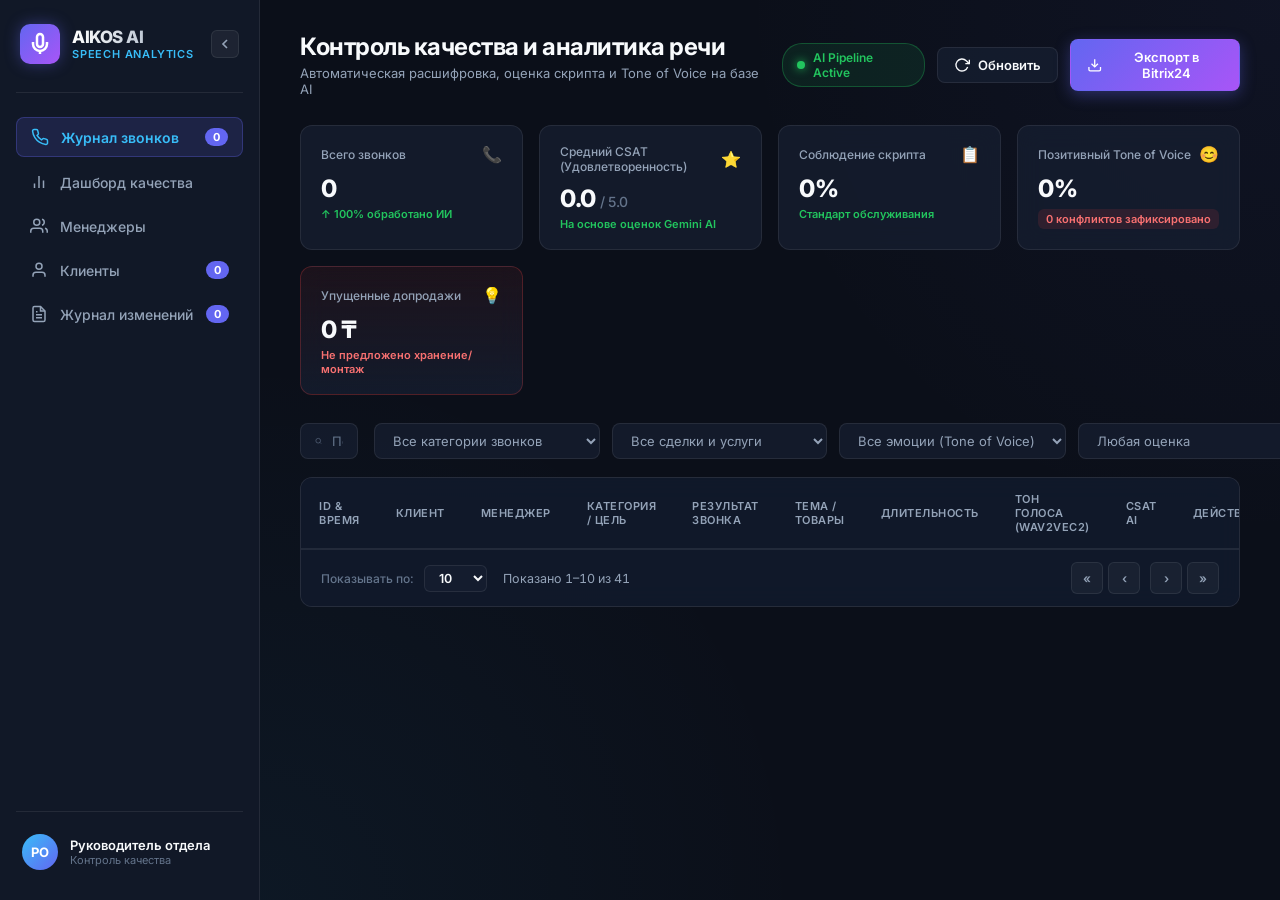
==== commit 13b8e9b1: "feat: добавить классификацию звонков по категориям и раздельное хранение бренда и размера шин" ====
--- a/frontend/index.html
+++ b/frontend/index.html
@@ -7,7 +7,7 @@
     <link rel="preconnect" href="https://fonts.googleapis.com">
     <link rel="preconnect" href="https://fonts.gstatic.com" crossorigin>
     <link href="https://fonts.googleapis.com/css2?family=Inter:wght@300;400;500;600;700;800&display=swap" rel="stylesheet">
-    <link rel="stylesheet" href="style.css?v=1.8">
+    <link rel="stylesheet" href="style.css?v=3.0">
 </head>
 <body>
     <div class="app-container">
@@ -150,6 +150,16 @@
                     </div>
 
                     <div class="filter-group">
+                        <select id="categoryFilter" class="filter-select">
+                            <option value="all">Все категории звонков</option>
+                            <option value="Запись на шиномонтаж">🛠️ Запись на шиномонтаж</option>
+                            <option value="Подбор и бронь шин">🛒 Подбор и бронь шин</option>
+                            <option value="Инфо: Адрес / Время">📍 Инфо: Адрес / Время</option>
+                            <option value="Статус заказа">📦 Статус заказа</option>
+                            <option value="Рекламация / Претензия">⚠️ Рекламация / Претензия</option>
+                            <option value="Прочее / Консультация">💬 Прочее / Консультация</option>
+                        </select>
+
                         <select id="outcomeFilter" class="filter-select">
                             <option value="all">Все сделки и услуги</option>
                             <option value="sale">🟢 Продажи и брони</option>
@@ -193,12 +203,12 @@
                                 <th>ID & Время</th>
                                 <th>Клиент</th>
                                 <th>Менеджер</th>
+                                <th>Категория / Цель</th>
                                 <th>Результат звонка</th>
                                 <th>Тема / Товары</th>
                                 <th>Длительность</th>
                                 <th>Тон голоса (Wav2Vec2)</th>
                                 <th>CSAT AI</th>
-                                <th>Статус</th>
                                 <th class="text-right">Действие</th>
                             </tr>
                         </thead>
@@ -615,6 +625,10 @@
                             
                             <div class="key-facts-grid">
                                 <div class="fact-item">
+                                    <span class="fact-label">Категория / Цель</span>
+                                    <span class="fact-val highlight" id="modalCallCategory">Подбор и бронь шин</span>
+                                </div>
+                                <div class="fact-item">
                                     <span class="fact-label">Клиент</span>
                                     <span class="fact-val highlight" id="modalClientName">Клиент</span>
                                 </div>
@@ -631,8 +645,12 @@
                                     <span class="fact-val" id="modalProductCat">Зимние шины</span>
                                 </div>
                                 <div class="fact-item">
-                                    <span class="fact-label">Бренд & Размер</span>
-                                    <span class="fact-val" id="modalTireSize">205/55 R16</span>
+                                    <span class="fact-label">Бренд шин / дисков</span>
+                                    <span class="fact-val highlight" id="modalTireBrand">—</span>
+                                </div>
+                                <div class="fact-item">
+                                    <span class="fact-label">Типоразмер</span>
+                                    <span class="fact-val highlight" id="modalTireSize">—</span>
                                 </div>
                                 <div class="fact-item">
                                     <span class="fact-label">Количество</span>
@@ -1265,6 +1283,6 @@
         </div>
     </div>
 
-    <script src="app.js?v=1.8"></script>
+    <script src="app.js?v=4.0"></script>
 </body>
 </html>
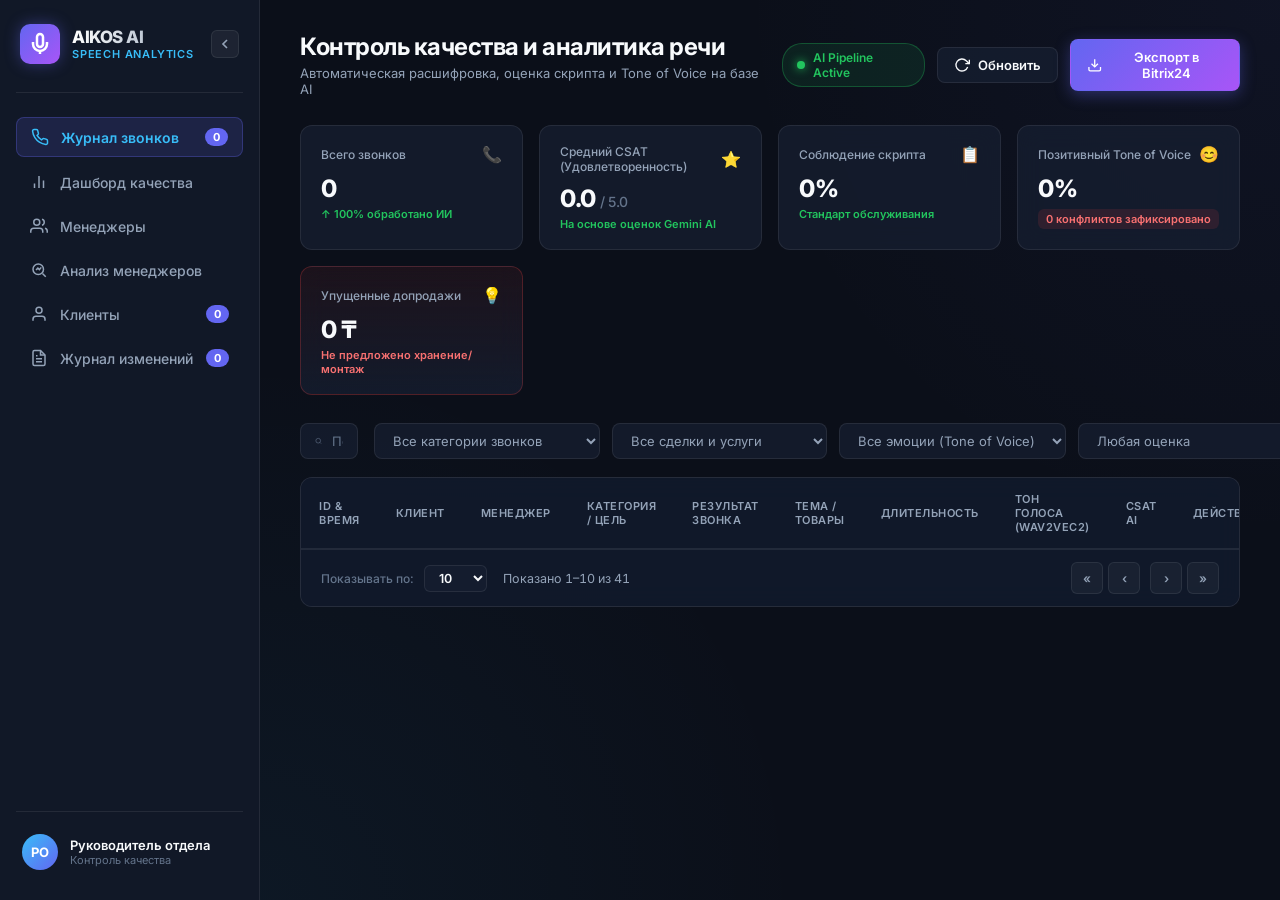
==== commit e878a551: "feat: справочник менеджеров AI-анализа" ====
--- a/frontend/index.html
+++ b/frontend/index.html
@@ -8,6 +8,7 @@
     <link rel="preconnect" href="https://fonts.gstatic.com" crossorigin>
     <link href="https://fonts.googleapis.com/css2?family=Inter:wght@300;400;500;600;700;800&display=swap" rel="stylesheet">
     <link rel="stylesheet" href="style.css?v=3.0">
+    <link rel="stylesheet" href="manager_analysis.css?v=1.1">
 </head>
 <body>
     <div class="app-container">
@@ -45,6 +46,10 @@
                 <a href="#managers" class="nav-item" data-view="view-managers" data-title="Менеджеры">
                     <svg width="18" height="18" viewBox="0 0 24 24" fill="none" stroke="currentColor" stroke-width="2"><path d="M17 21v-2a4 4 0 0 0-4-4H5a4 4 0 0 0-4 4v2"></path><circle cx="9" cy="7" r="4"></circle><path d="M23 21v-2a4 4 0 0 0-3-3.87"></path><path d="M16 3.13a4 4 0 0 1 0 7.75"></path></svg>
                     <span>Менеджеры</span>
+                </a>
+                <a href="#mgr-analysis" class="nav-item" data-view="view-mgr-analysis" data-title="Анализ менеджеров">
+                    <svg width="18" height="18" viewBox="0 0 24 24" fill="none" stroke="currentColor" stroke-width="2"><circle cx="11" cy="11" r="7"></circle><line x1="21" y1="21" x2="16.65" y2="16.65"></line><polyline points="8 12 10.5 9.5 12.5 11.5 15 8.5"></polyline></svg>
+                    <span>Анализ менеджеров</span>
                 </a>
                 <a href="#clients" class="nav-item" data-view="view-clients" data-title="Клиенты">
                     <svg width="18" height="18" viewBox="0 0 24 24" fill="none" stroke="currentColor" stroke-width="2"><path d="M20 21v-2a4 4 0 0 0-4-4H8a4 4 0 0 0-4 4v2"></path><circle cx="12" cy="7" r="4"></circle></svg>
@@ -326,6 +331,32 @@
                 </div>
             </div>
 
+            <!-- ЭКРАН 3.1: ДЕТАЛЬНЫЙ АНАЛИЗ МЕНЕДЖЕРОВ ЗА ПЕРИОД -->
+            <div id="view-mgr-analysis" class="page-view">
+                <div class="card ma-filters">
+                    <div class="ma-filter-field">
+                        <label for="maManagerSelect">Менеджер</label>
+                        <select id="maManagerSelect" class="filter-select"></select>
+                    </div>
+                    <div class="ma-filter-field">
+                        <label for="maDateFrom">С</label>
+                        <input type="date" id="maDateFrom" class="filter-select">
+                    </div>
+                    <div class="ma-filter-field">
+                        <label for="maDateTo">По</label>
+                        <input type="date" id="maDateTo" class="filter-select">
+                    </div>
+                    <div class="ma-presets">
+                        <button class="btn btn-secondary" data-ma-preset="7d">7 дней</button>
+                        <button class="btn btn-secondary" data-ma-preset="30d">30 дней</button>
+                        <button class="btn btn-secondary" data-ma-preset="month">Этот месяц</button>
+                        <button class="btn btn-secondary" data-ma-preset="prev-month">Прошлый месяц</button>
+                        <button class="btn btn-secondary" data-ma-preset="all">Весь период</button>
+                    </div>
+                </div>
+                <div id="maResult"></div>
+            </div>
+
             <!-- ЭКРАН 4: КЛИЕНТЫ И ИСТОРИЯ ОБРАЩЕНИЙ -->
             <div id="view-clients" class="page-view">
                 <!-- Клиентские KPI плашки -->
@@ -1173,8 +1204,21 @@
                     <div style="display: flex; gap: 8px;">
                         <select id="editManagerSelect" class="filter-select" style="flex: 1;">
                             <option value="Оператор">Оператор (Не определен)</option>
+                            <option value="Диас">Диас</option>
+                            <option value="Фарид">Фарид</option>
+                            <option value="Рустем">Рустем</option>
+                            <option value="Нуржан">Нуржан</option>
+                            <option value="Жандос">Жандос</option>
+                            <option value="Владислав">Владислав</option>
                             <option value="Руслан">Руслан</option>
-                            <option value="Жандос">Жандос</option>
+                            <option value="Азамат">Азамат</option>
+                            <option value="Данияр">Данияр</option>
+                            <option value="Айбек">Айбек</option>
+                            <option value="Ербол">Ербол</option>
+                            <option value="Максим">Максим</option>
+                            <option value="Алексей">Алексей</option>
+                            <option value="Ерасыл">Ерасыл</option>
+                            <option value="Айнур">Айнур</option>
                             <option value="custom">✏️ Другое имя...</option>
                         </select>
                         <input type="text" id="editManagerCustom" placeholder="Введите имя..." style="display: none; flex: 1; background: var(--bg-card); border: 1px solid var(--border-color); padding: 8px 12px; border-radius: 8px; color: #fff;">
@@ -1283,6 +1327,7 @@
         </div>
     </div>
 
-    <script src="app.js?v=4.0"></script>
+    <script src="app.js?v=4.1"></script>
+    <script src="manager_analysis.js?v=1.2"></script>
 </body>
 </html>
--- a/frontend/style.css
+++ b/frontend/style.css
@@ -1445,6 +1445,12 @@
     background: rgba(239, 68, 68, 0.03);
 }
 
+.checklist-row.na {
+    border-left: 4px solid #64748b;
+    background: rgba(100, 116, 139, 0.05);
+    opacity: 0.85;
+}
+
 .chk-status {
     width: 28px;
     height: 28px;
@@ -1467,6 +1473,12 @@
     background: rgba(239, 68, 68, 0.15);
     color: #f87171;
     border: 1px solid rgba(239, 68, 68, 0.4);
+}
+
+.checklist-row.na .chk-status {
+    background: rgba(100, 116, 139, 0.15);
+    color: #94a3b8;
+    border: 1px solid rgba(100, 116, 139, 0.35);
 }
 
 .chk-details {
--- a/frontend/manager_analysis.css
+++ b/frontend/manager_analysis.css
@@ -0,0 +1,193 @@
+/* Вкладка «Анализ менеджеров». Все классы с префиксом .ma- , существующие стили не затрагиваются. */
+.ma-filters {
+    display: flex;
+    flex-wrap: wrap;
+    align-items: flex-end;
+    gap: 14px 18px;
+    margin-bottom: 18px;
+}
+.ma-filter-field { display: flex; flex-direction: column; gap: 5px; }
+.ma-filter-field label { font-size: 11px; font-weight: 600; color: var(--text-muted); text-transform: uppercase; letter-spacing: .04em; }
+.ma-filter-field .filter-select { min-width: 150px; color: var(--text-primary); color-scheme: dark; }
+.ma-presets { display: flex; flex-wrap: wrap; gap: 8px; margin-left: auto; }
+.ma-presets .btn { padding: 8px 12px; font-size: 12px; }
+
+.ma-loading, .ma-empty {
+    display: flex; flex-direction: column; align-items: center; justify-content: center;
+    gap: 6px; padding: 48px 16px; text-align: center; color: var(--text-muted); font-size: 13px;
+}
+.ma-empty strong { color: #fff; font-size: 15px; }
+.ma-spinner {
+    width: 28px; height: 28px; border-radius: 50%;
+    border: 3px solid rgba(255,255,255,.12); border-top-color: var(--accent-indigo);
+    animation: ma-spin .8s linear infinite; margin-bottom: 6px;
+}
+@keyframes ma-spin { to { transform: rotate(360deg); } }
+.ma-error { margin-top: 14px; padding: 12px 14px; border-radius: 8px; background: rgba(239,68,68,.1); border: 1px solid rgba(239,68,68,.3); color: #fca5a5; font-size: 13px; }
+.ma-warning { margin-bottom: 14px; padding: 10px 14px; border-radius: 8px; background: rgba(234,179,8,.1); border: 1px solid rgba(234,179,8,.3); color: #fde68a; font-size: 13px; }
+
+.ma-head { display: flex; align-items: center; gap: 14px; margin-bottom: 16px; }
+.ma-avatar {
+    width: 48px; height: 48px; border-radius: 50%; background: var(--gradient-primary);
+    display: flex; align-items: center; justify-content: center; font-size: 20px; font-weight: 700; color: #fff; flex-shrink: 0;
+}
+.ma-head-name { font-size: 20px; font-weight: 700; color: #fff; }
+.ma-head-sub { font-size: 12.5px; color: var(--text-secondary); margin-top: 2px; }
+
+.ma-kpis { display: grid; grid-template-columns: repeat(auto-fit, minmax(158px, 1fr)); gap: 12px; margin-bottom: 18px; }
+.ma-kpi { background: var(--bg-card); border: 1px solid var(--border-color); border-radius: 12px; padding: 14px 16px; }
+.ma-kpi-label { font-size: 12px; color: var(--text-secondary); margin-bottom: 6px; }
+.ma-kpi-value { font-size: 26px; font-weight: 700; color: #fff; line-height: 1.1; }
+.ma-kpi-sub { margin-top: 6px; font-size: 11.5px; display: flex; flex-direction: column; gap: 2px; }
+.ma-delta { font-size: 11.5px; }
+.ma-delta.good { color: #4ade80; }
+.ma-delta.bad { color: #f87171; }
+.ma-delta.neutral { color: var(--text-muted); }
+.ma-sub { font-size: 11.5px; color: var(--text-muted); }
+
+.ma-grid-2 { display: grid; grid-template-columns: 1.15fr 1fr; gap: 16px; margin-bottom: 16px; }
+@media (max-width: 1100px) { .ma-grid-2 { grid-template-columns: 1fr; } }
+.ma-card { margin-bottom: 16px; }
+.ma-grid-2 .ma-card { margin-bottom: 0; }
+.ma-hint { font-size: 12px; color: var(--text-muted); line-height: 1.5; margin: 0 0 12px; }
+
+.ma-stage { padding: 10px 0; border-top: 1px solid var(--border-color); }
+.ma-stage:first-of-type { border-top: 0; }
+.ma-stage-top { display: flex; justify-content: space-between; align-items: baseline; margin-bottom: 6px; }
+.ma-stage-name { font-size: 13.5px; font-weight: 600; color: #e2e8f0; }
+.ma-stage-val { font-size: 15px; font-weight: 700; }
+.ma-stage-val.green { color: #4ade80; } .ma-stage-val.yellow { color: #facc15; } .ma-stage-val.red { color: #f87171; } .ma-stage-val.na { color: var(--text-muted); }
+.ma-bar { position: relative; height: 8px; background: rgba(255,255,255,.07); border-radius: 6px; }
+.ma-bar.small { flex: 1; height: 6px; }
+.ma-bar-fill { height: 100%; border-radius: 6px; }
+.ma-bar-fill.green { background: #22c55e; } .ma-bar-fill.yellow { background: #eab308; } .ma-bar-fill.red { background: #ef4444; } .ma-bar-fill.blue { background: #38bdf8; } .ma-bar-fill.na { background: transparent; }
+.ma-team-mark { position: absolute; top: -3px; width: 2px; height: 14px; background: #fff; opacity: .75; border-radius: 1px; transform: translateX(-1px); }
+.ma-stage-meta { margin-top: 6px; font-size: 11.5px; color: var(--text-muted); }
+.ma-stage-calls { margin-top: 6px; padding: 8px 10px; background: rgba(0,0,0,.2); border-radius: 8px; line-height: 2; }
+.ma-failed-btn { background: none; border: 0; padding: 0; color: #f87171; font-size: 11.5px; font-weight: 600; cursor: pointer; }
+.ma-failed-btn:hover { text-decoration: underline; }
+.ma-ok { color: #4ade80; }
+.ma-call-link { color: var(--accent-blue); font-weight: 600; text-decoration: none; margin-right: 6px; }
+.ma-call-link:hover { text-decoration: underline; }
+
+.ma-chart { width: 100%; height: auto; display: block; }
+.ma-legend { display: flex; flex-wrap: wrap; gap: 6px 16px; font-size: 11.5px; color: var(--text-muted); margin-top: 6px; }
+.ma-legend i { display: inline-block; width: 10px; height: 10px; border-radius: 50%; margin-right: 6px; }
+.ma-outcome { display: flex; align-items: center; gap: 10px; font-size: 12.5px; color: #cbd5e1; margin-bottom: 8px; }
+.ma-outcome > span { width: 150px; flex-shrink: 0; }
+.ma-outcome b { width: 26px; text-align: right; color: #fff; }
+.ma-lost { margin-top: 12px; }
+.ma-lost ul { margin: 0; padding-left: 18px; font-size: 12.5px; color: #cbd5e1; line-height: 1.6; }
+
+.ma-tag { display: inline-block; padding: 2px 8px; border-radius: 6px; font-size: 11px; font-weight: 600; margin: 0 4px 4px 0; white-space: nowrap; }
+.ma-tag.red { background: rgba(239,68,68,.15); color: #fca5a5; }
+.ma-tag.yellow { background: rgba(234,179,8,.15); color: #fde68a; }
+.ma-tag.green { background: rgba(34,197,94,.15); color: #86efac; }
+.ma-tag.blue { background: rgba(56,189,248,.15); color: #7dd3fc; }
+.ma-table .ma-viol { max-width: 320px; white-space: normal; }
+
+/* AI */
+.ma-ai-head { display: flex; justify-content: space-between; align-items: flex-start; gap: 16px; flex-wrap: wrap; }
+.ma-verdict { margin: 16px 0 6px; padding: 14px 16px; border-radius: 10px; background: rgba(0,0,0,.2); border-left: 3px solid var(--accent-indigo); }
+.ma-verdict p { margin: 6px 0 0; font-size: 13.5px; line-height: 1.6; color: #e2e8f0; }
+.ma-h4 { font-size: 13px; font-weight: 700; color: #f1f5f9; margin: 20px 0 10px; text-transform: uppercase; letter-spacing: .04em; }
+.ma-weak { padding: 14px 16px; border-radius: 10px; margin-bottom: 12px; background: rgba(255,255,255,.03); border: 1px solid var(--border-color); border-left-width: 3px; }
+.ma-weak.red { border-left-color: #ef4444; } .ma-weak.yellow { border-left-color: #eab308; } .ma-weak.blue { border-left-color: #38bdf8; }
+.ma-weak-top { display: flex; flex-wrap: wrap; align-items: center; gap: 8px; margin-bottom: 6px; color: #fff; font-size: 14px; }
+.ma-freq { margin-left: auto; font-size: 12px; color: var(--text-muted); }
+.ma-weak p { margin: 6px 0; font-size: 13px; line-height: 1.55; color: #cbd5e1; }
+.ma-ev-list { margin: 10px 0; display: flex; flex-direction: column; gap: 8px; }
+.ma-evidence { padding: 8px 10px; background: rgba(0,0,0,.22); border-radius: 8px; font-size: 12.5px; color: #cbd5e1; }
+.ma-quote { font-style: italic; color: #e2e8f0; }
+.ma-ev-comment { margin-top: 3px; color: var(--text-muted); }
+.ma-verified { margin-left: 6px; font-size: 11px; font-weight: 600; }
+.ma-verified.ok { color: #4ade80; } .ma-verified.warn { color: #facc15; }
+.ma-impact b { color: #fca5a5; } .ma-fix b { color: #86efac; }
+.ma-sample { padding: 8px 12px; background: rgba(99,102,241,.1); border-radius: 8px; color: #c7d2fe !important; }
+.ma-cols { display: grid; grid-template-columns: repeat(auto-fit, minmax(260px, 1fr)); gap: 0 20px; }
+.ma-mini { padding: 10px 12px; margin-bottom: 8px; border-radius: 8px; background: rgba(255,255,255,.03); border: 1px solid var(--border-color); font-size: 12.5px; color: #cbd5e1; line-height: 1.5; }
+.ma-mini b { color: #fff; display: block; margin-bottom: 2px; }
+.ma-mini.good { border-left: 3px solid #22c55e; } .ma-mini.warn { border-left: 3px solid #eab308; }
+.ma-dyn { font-size: 13px; color: #cbd5e1; margin-top: 14px; }
+.ma-ai-meta { margin-top: 16px; padding-top: 12px; border-top: 1px solid var(--border-color); font-size: 11.5px; color: var(--text-muted); }
+.ma-link-btn { background: none; border: 0; color: var(--accent-blue); font-size: 11.5px; font-weight: 600; cursor: pointer; margin-left: 8px; }
+.ma-link-btn:hover { text-decoration: underline; }
+
+.ma-table-wrap { overflow-x: auto; }
+.ma-table { width: 100%; border-collapse: collapse; font-size: 13px; color: #cbd5e1; }
+.ma-table th { text-align: left; font-size: 11px; font-weight: 600; text-transform: uppercase; letter-spacing: .04em; color: var(--text-muted); padding: 8px 10px; border-bottom: 1px solid var(--border-color); }
+.ma-table td { padding: 10px; border-bottom: 1px solid var(--border-color); vertical-align: top; }
+.ma-table tr:last-child td { border-bottom: 0; }
+.ma-table .call-id { font-weight: 700; color: var(--accent-blue); }
+.ma-table .call-time { font-size: 11.5px; color: var(--text-muted); }
+.ma-table .topic-title { color: #f1f5f9; font-weight: 600; }
+.ma-table .text-right { text-align: right; }
+.ma-open-btn { padding: 6px 10px; font-size: 12px; }
+
+/* Действия с отчетом (Печать, Копирование) */
+.ma-ai-actions {
+    display: flex;
+    gap: 10px;
+    align-items: center;
+    flex-wrap: wrap;
+    margin-top: 16px;
+    padding-top: 14px;
+    border-top: 1px solid var(--border-color);
+}
+.ma-ai-actions .btn {
+    display: inline-flex;
+    align-items: center;
+    gap: 6px;
+    font-size: 13px;
+    font-weight: 600;
+}
+.ma-copy-toast {
+    position: fixed;
+    bottom: 28px;
+    right: 28px;
+    background: #10b981;
+    color: #fff;
+    padding: 12px 20px;
+    border-radius: 10px;
+    font-size: 13.5px;
+    font-weight: 600;
+    box-shadow: 0 10px 25px rgba(0, 0, 0, 0.45);
+    z-index: 99999;
+    animation: ma-toast-in 0.25s ease-out;
+}
+@keyframes ma-toast-in {
+    from { opacity: 0; transform: translateY(10px); }
+    to { opacity: 1; transform: translateY(0); }
+}
+
+/* Стили печати / сохранения отчета в PDF */
+@media print {
+    body { background: #fff !important; color: #000 !important; }
+    body * { visibility: hidden; }
+    #maResult, #maResult * { visibility: visible; }
+    #maResult {
+        position: absolute;
+        left: 0;
+        top: 0;
+        width: 100%;
+        background: #fff !important;
+        color: #000 !important;
+        padding: 0;
+    }
+    .ma-card, .ma-kpi, .ma-mini, .ma-weak, .ma-verdict {
+        background: #fff !important;
+        color: #000 !important;
+        border: 1px solid #ddd !important;
+        box-shadow: none !important;
+        page-break-inside: avoid;
+    }
+    .ma-head-name, .ma-kpi-value, .ma-stage-name, .ma-weak-top, .ma-mini b, .ma-h4 {
+        color: #000 !important;
+    }
+    .ma-head-sub, .ma-hint, .ma-kpi-label, .ma-ev-comment, .ma-freq, .ma-ai-meta {
+        color: #555 !important;
+    }
+    .ma-ai-actions, .ma-link-btn, .ma-failed-btn, .ma-presets, .ma-open-btn, .navbar, .sidebar, .sidebar-nav, header, .app-header {
+        display: none !important;
+    }
+}
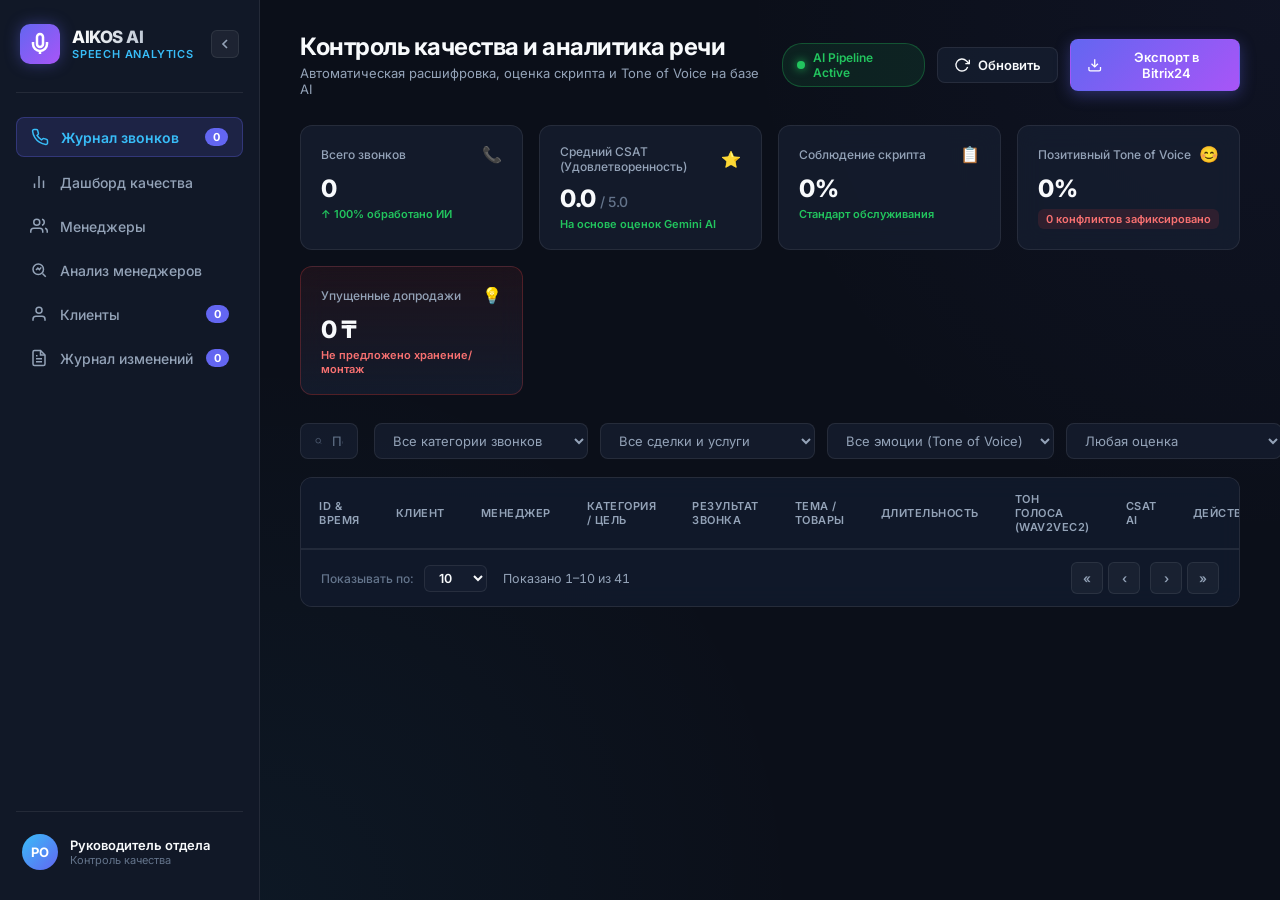
==== commit c3b72839: "feat: единый справочник категорий звонков и переразметка обработанных звонков" ====
--- a/frontend/index.html
+++ b/frontend/index.html
@@ -157,12 +157,14 @@
                     <div class="filter-group">
                         <select id="categoryFilter" class="filter-select">
                             <option value="all">Все категории звонков</option>
-                            <option value="Запись на шиномонтаж">🛠️ Запись на шиномонтаж</option>
-                            <option value="Подбор и бронь шин">🛒 Подбор и бронь шин</option>
-                            <option value="Инфо: Адрес / Время">📍 Инфо: Адрес / Время</option>
-                            <option value="Статус заказа">📦 Статус заказа</option>
-                            <option value="Рекламация / Претензия">⚠️ Рекламация / Претензия</option>
-                            <option value="Прочее / Консультация">💬 Прочее / Консультация</option>
+                            <option value="Подбор и покупка">🛒 Подбор и покупка</option>
+                            <option value="Уточнение по товару">🔎 Уточнение по товару</option>
+                            <option value="Заказы и брони">📦 Заказы и брони</option>
+                            <option value="Сервис">🛠️ Сервис</option>
+                            <option value="Справка">📍 Справка</option>
+                            <option value="Жалоба">⚠️ Жалоба</option>
+                            <option value="Не клиентский звонок">🏢 Не клиентский звонок</option>
+                            <option value="Прочее">💬 Прочее</option>
                         </select>
 
                         <select id="outcomeFilter" class="filter-select">
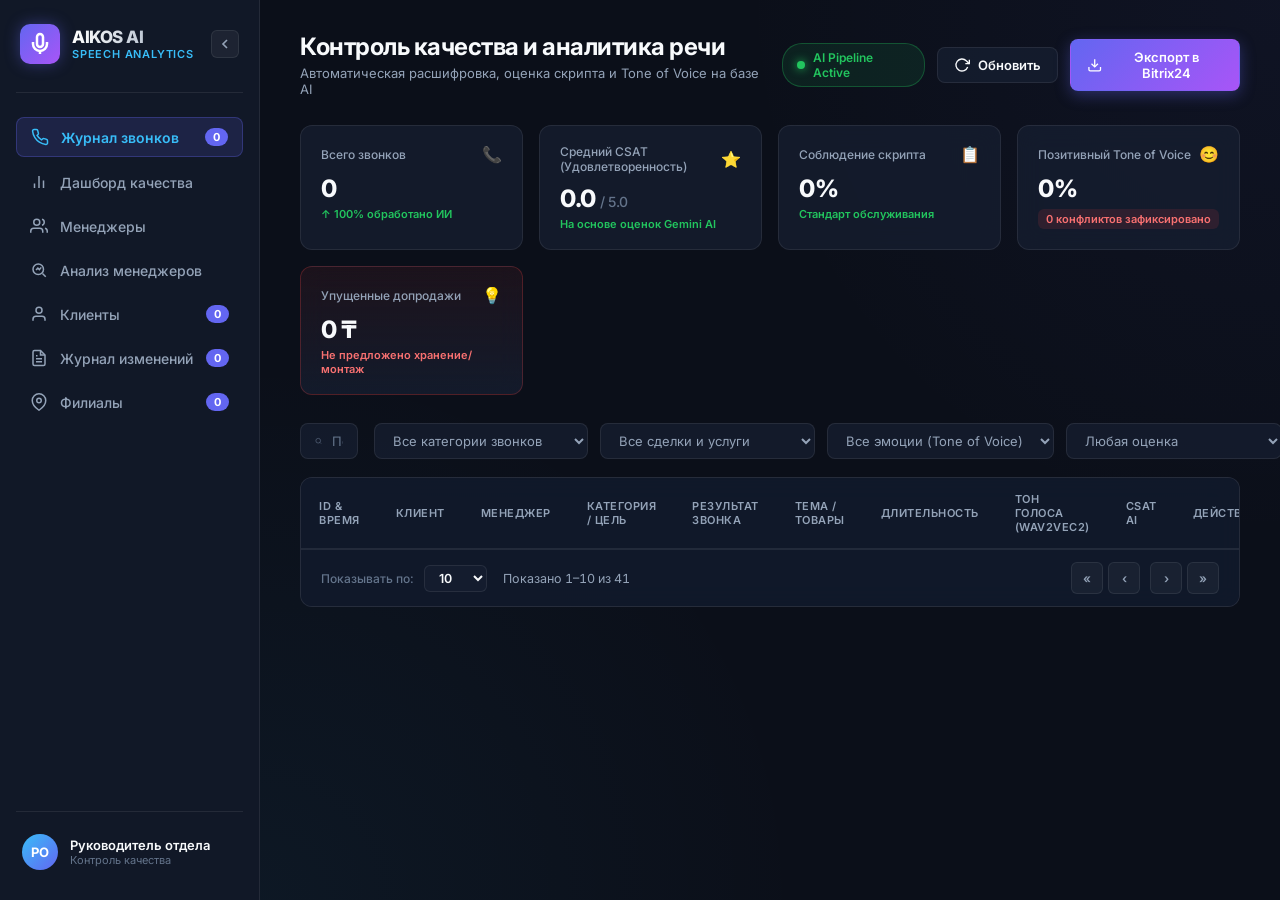
==== commit da154f66: "feat: справочник филиалов, город клиента, страница «Филиалы» в интерфейсе Co-Authored-By: Claude Son" ====
--- a/frontend/index.html
+++ b/frontend/index.html
@@ -9,6 +9,7 @@
     <link href="https://fonts.googleapis.com/css2?family=Inter:wght@300;400;500;600;700;800&display=swap" rel="stylesheet">
     <link rel="stylesheet" href="style.css?v=3.0">
     <link rel="stylesheet" href="manager_analysis.css?v=1.1">
+    <link rel="stylesheet" href="branches.css?v=1.0">
 </head>
 <body>
     <div class="app-container">
@@ -60,6 +61,11 @@
                     <svg width="18" height="18" viewBox="0 0 24 24" fill="none" stroke="currentColor" stroke-width="2"><path d="M14 2H6a2 2 0 0 0-2 2v16a2 2 0 0 0 2 2h12a2 2 0 0 0 2-2V8z"></path><polyline points="14 2 14 8 20 8"></polyline><line x1="16" y1="13" x2="8" y2="13"></line><line x1="16" y1="17" x2="8" y2="17"></line><polyline points="10 9 9 9 8 9"></polyline></svg>
                     <span>Журнал изменений</span>
                     <span class="badge-count" id="totalAuditBadge">0</span>
+                </a>
+                <a href="#branches" class="nav-item" data-view="view-branches" data-title="Филиалы">
+                    <svg width="18" height="18" viewBox="0 0 24 24" fill="none" stroke="currentColor" stroke-width="2"><path d="M21 10c0 7-9 13-9 13s-9-6-9-13a9 9 0 0 1 18 0z"></path><circle cx="12" cy="10" r="3"></circle></svg>
+                    <span>Филиалы</span>
+                    <span class="badge-count" id="totalBranchesBadge">0</span>
                 </a>
             </nav>
 
@@ -559,6 +565,64 @@
                     </div>
                 </section>
             </div>
+
+            <!-- ЭКРАН 6: СПРАВОЧНИК ФИЛИАЛОВ (НАСТРОЙКИ) -->
+            <div id="view-branches" class="page-view">
+                <section class="card br-intro">
+                    <p>Справочник нужен, чтобы разные написания одного филиала из звонков («Красный пахарь», «Красный Пильщик») сводились к одному филиалу с городом и адресом.
+                    Пополняйте его в любой момент: звонки сопоставляются при каждой загрузке, повторный анализ не нужен.
+                    Если в названии звонка встречается город, ищется филиал именно этого города.</p>
+                </section>
+
+                <section class="card br-form-card">
+                    <h3 id="brFormTitle">Добавить филиал</h3>
+                    <form id="brForm" autocomplete="off">
+                        <div class="br-form-grid">
+                            <label>Город
+                                <input type="text" id="brCity" list="brCityList" maxlength="64" required placeholder="Например: Семей">
+                                <datalist id="brCityList"></datalist>
+                            </label>
+                            <label>Название филиала
+                                <input type="text" id="brName" maxlength="128" required placeholder="Например: Красный пахарь">
+                            </label>
+                            <label>Адрес
+                                <input type="text" id="brAddress" maxlength="256" placeholder="Улица, дом или ориентир">
+                            </label>
+                            <label>Другие написания (через запятую)
+                                <input type="text" id="brAliases" placeholder="Красный Пильщик, Красный пахарь Семей">
+                            </label>
+                        </div>
+                        <div class="br-form-actions">
+                            <button type="submit" class="btn btn-primary" id="brSaveBtn">Добавить</button>
+                            <button type="button" class="btn btn-secondary" id="brCancelBtn" style="display: none;">Отмена</button>
+                            <span id="brMessage" class="br-message"></span>
+                        </div>
+                    </form>
+                </section>
+
+                <section class="table-container">
+                    <table class="crm-table">
+                        <thead>
+                            <tr>
+                                <th>Город</th>
+                                <th>Название</th>
+                                <th>Адрес</th>
+                                <th>Другие написания</th>
+                                <th>Звонков</th>
+                                <th class="text-right">Действия</th>
+                            </tr>
+                        </thead>
+                        <tbody id="brTableBody"></tbody>
+                    </table>
+                </section>
+
+                <section class="card" id="brUnmatchedCard">
+                    <h3>Названия из звонков без филиала <span class="br-count" id="brUnmatchedCount">0</span></h3>
+                    <p class="br-hint">Эти написания встречаются в звонках, но не совпали ни с одним филиалом. Создайте по ним новый филиал или добавьте как другое написание существующего.</p>
+                    <div id="brUnmatchedList"></div>
+                    <p class="br-hint" id="brSkippedNote"></p>
+                </section>
+            </div>
         </main>
     </div>
 
@@ -670,11 +734,19 @@
                                     <span class="fact-val" id="modalCarModel">—</span>
                                 </div>
                                 <div class="fact-item">
-                                    <span class="fact-label">Город / Филиал</span>
+                                    <span class="fact-label">Клиент из города</span>
+                                    <span class="fact-val" id="modalClientCity">—</span>
+                                </div>
+                                <div class="fact-item">
+                                    <span class="fact-label">Филиал для брони</span>
                                     <span class="fact-val" id="modalCity">Алматы</span>
                                 </div>
+                                <div class="fact-item" id="modalLegalWrap" style="display: none;">
+                                    <span class="fact-label">Юрлицо (компания / БИН)</span>
+                                    <span class="fact-val highlight" id="modalLegal">—</span>
+                                </div>
                                 <div class="fact-item">
-                                    <span class="fact-label">Товар / Сезон</span>
+                                    <span class="fact-label">Товар</span>
                                     <span class="fact-val" id="modalProductCat">Зимние шины</span>
                                 </div>
                                 <div class="fact-item">
@@ -682,8 +754,12 @@
                                     <span class="fact-val highlight" id="modalTireBrand">—</span>
                                 </div>
                                 <div class="fact-item">
-                                    <span class="fact-label">Типоразмер</span>
+                                    <span class="fact-label" id="modalTireSizeLabel">Типоразмер</span>
                                     <span class="fact-val highlight" id="modalTireSize">—</span>
+                                </div>
+                                <div class="fact-item" id="modalDiscSizeWrap" style="display: none;">
+                                    <span class="fact-label">Размер диска</span>
+                                    <span class="fact-val highlight" id="modalDiscSize">—</span>
                                 </div>
                                 <div class="fact-item">
                                     <span class="fact-label">Количество</span>
@@ -873,6 +949,7 @@
 
             <div class="modal-footer">
                 <button class="btn btn-secondary" id="closeModalFooterBtn">Закрыть</button>
+                <button class="btn btn-secondary" id="exportCallBtn" onclick="exportCurrentCall()" title="Скачать отчёт по этому звонку (HTML, можно сохранить в PDF)">📄 Экспорт звонка</button>
                 <button class="btn btn-primary" id="saveCrmBtn">Синхронизировать со сделкой в Битрикс24</button>
             </div>
         </div>
@@ -1229,7 +1306,7 @@
 
                 <div class="form-group">
                     <label style="font-size: 12.5px; font-weight: 600; color: var(--text-secondary); display: block; margin-bottom: 6px;">
-                        Город / Филиал:
+                        Город филиала (где бронь / самовывоз):
                     </label>
                     <div style="display: flex; gap: 8px;">
                         <select id="editCitySelect" class="filter-select" style="flex: 1;">
@@ -1249,6 +1326,27 @@
                     </div>
                 </div>
 
+                <!-- Клиент и товар -->
+                <div style="background: rgba(255,255,255,0.03); border: 1px solid var(--border-color); border-radius: 10px; padding: 14px; display: flex; flex-direction: column; gap: 10px;">
+                    <div style="font-size: 13px; font-weight: 700; color: var(--text-primary);">👤 Клиент и товар <span style="font-weight: 400; font-size: 11.5px; color: var(--text-secondary);">(пустое поле не меняет сохранённое значение)</span></div>
+                    <div style="display: flex; gap: 10px;">
+                        <input type="text" id="editClientCity" placeholder="Город клиента (откуда звонит)" maxlength="64" style="flex: 1; background: var(--bg-card); border: 1px solid var(--border-color); padding: 8px 12px; border-radius: 8px; color: var(--text-primary); font-size: 13px;">
+                        <select id="editProductType" class="filter-select" style="flex: 1;">
+                            <option value="">Товар: не менять</option>
+                            <option value="Шины">Шины</option>
+                            <option value="Диски">Диски</option>
+                            <option value="Шины и диски">Шины и диски</option>
+                            <option value="Услуга">Услуга</option>
+                            <option value="Другое">Другое</option>
+                        </select>
+                    </div>
+                    <input type="text" id="editDiscSize" placeholder="Размер диска (например 22.5x9.00)" maxlength="64" style="width: 100%; background: var(--bg-card); border: 1px solid var(--border-color); padding: 8px 12px; border-radius: 8px; color: var(--text-primary); font-size: 13px;">
+                    <div style="display: flex; gap: 10px;">
+                        <input type="text" id="editCompanyName" placeholder="Компания (если юрлицо)" maxlength="256" style="flex: 1.4; background: var(--bg-card); border: 1px solid var(--border-color); padding: 8px 12px; border-radius: 8px; color: var(--text-primary); font-size: 13px;">
+                        <input type="text" id="editClientBin" placeholder="БИН / ИИН, 12 цифр" maxlength="17" inputmode="numeric" style="flex: 1; background: var(--bg-card); border: 1px solid var(--border-color); padding: 8px 12px; border-radius: 8px; color: var(--text-primary); font-size: 13px;">
+                    </div>
+                </div>
+
                 <!-- Блок коммерческой фиксации -->
                 <div style="background: rgba(99, 102, 241, 0.06); border: 1px solid var(--border-highlight); border-radius: 10px; padding: 14px; display: flex; flex-direction: column; gap: 12px;">
                     <div style="display: flex; align-items: center; gap: 8px; font-size: 13px; font-weight: 700; color: var(--accent-blue);">
@@ -1329,7 +1427,8 @@
         </div>
     </div>
 
-    <script src="app.js?v=4.1"></script>
+    <script src="app.js?v=4.3"></script>
     <script src="manager_analysis.js?v=1.2"></script>
+    <script src="branches.js?v=1.0"></script>
 </body>
 </html>
--- a/frontend/branches.css
+++ b/frontend/branches.css
@@ -0,0 +1,26 @@
+/* Страница «Филиалы» (справочник): форма, таблица, несопоставленные названия */
+.br-intro { padding: 14px 18px; margin-bottom: 16px; color: var(--text-secondary); font-size: 13.5px; line-height: 1.55; }
+.br-intro p { margin: 0; }
+.br-form-card { padding: 16px 18px; margin-bottom: 16px; }
+.br-form-card h3 { margin: 0 0 12px 0; font-size: 15px; }
+.br-form-grid { display: grid; grid-template-columns: repeat(auto-fit, minmax(210px, 1fr)); gap: 12px; }
+.br-form-grid label { display: flex; flex-direction: column; gap: 5px; font-size: 12px; font-weight: 600; color: var(--text-secondary); }
+.br-form-grid input { background: var(--bg-card); border: 1px solid var(--border-color); padding: 8px 12px; border-radius: 8px; color: var(--text-primary); font-size: 13px; font-weight: 400; }
+.br-form-grid input:focus { outline: none; border-color: var(--accent-blue); }
+.br-form-actions { display: flex; align-items: center; gap: 10px; margin-top: 14px; flex-wrap: wrap; }
+.br-message { font-size: 12.5px; }
+.br-message.error { color: #f87171; }
+.br-message.ok { color: #34d399; }
+.br-alias { display: inline-block; background: rgba(56, 189, 248, 0.10); border: 1px solid rgba(56, 189, 248, 0.25); color: var(--text-primary); border-radius: 999px; padding: 1px 9px; font-size: 11.5px; margin: 2px 4px 2px 0; }
+.br-muted { color: var(--text-secondary); }
+.br-row-actions { display: flex; gap: 6px; justify-content: flex-end; }
+.br-empty { padding: 22px; text-align: center; color: var(--text-secondary); font-size: 13.5px; }
+#brUnmatchedCard { padding: 16px 18px; margin-top: 16px; }
+#brUnmatchedCard h3 { margin: 0 0 6px 0; font-size: 15px; }
+.br-count { display: inline-block; min-width: 20px; text-align: center; background: rgba(245, 158, 11, 0.18); color: #fbbf24; border-radius: 999px; padding: 0 8px; font-size: 12px; margin-left: 6px; }
+.br-hint { color: var(--text-secondary); font-size: 12.5px; margin: 4px 0 12px 0; }
+.br-unmatched-row { display: flex; align-items: center; gap: 10px; flex-wrap: wrap; padding: 9px 0; border-top: 1px solid var(--border-color); }
+.br-unmatched-name { flex: 1 1 220px; font-weight: 600; font-size: 13.5px; }
+.br-unmatched-name small { font-weight: 400; color: var(--text-secondary); margin-left: 6px; }
+.br-unmatched-row select { max-width: 220px; }
+@media (max-width: 640px) { .br-row-actions { justify-content: flex-start; } }
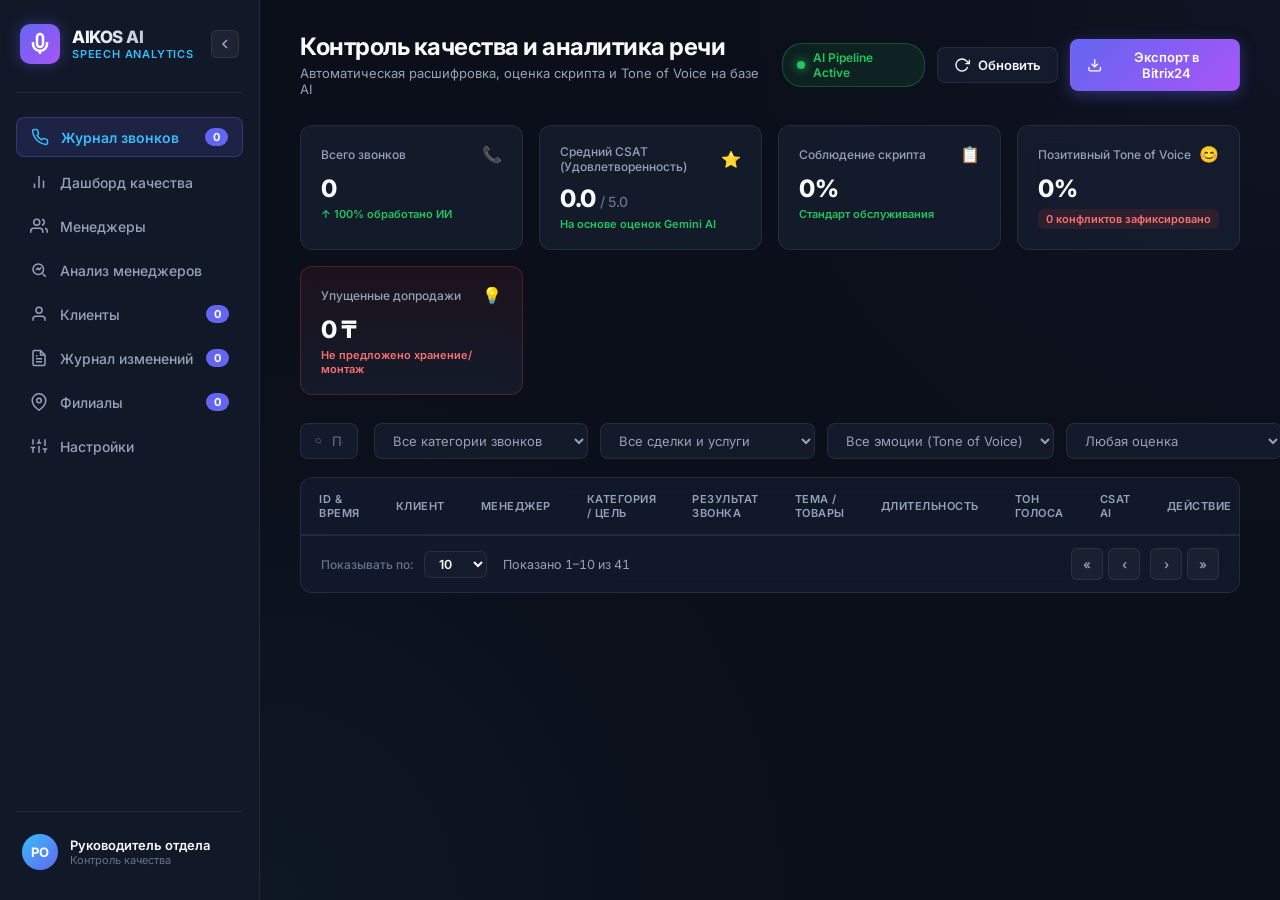
==== commit faccdbaf: "feat: локальный анализ звонков, выключатель интонаций, защита данных в OpenRouter - local_pipeline.p" ====
--- a/frontend/index.html
+++ b/frontend/index.html
@@ -7,7 +7,7 @@
     <link rel="preconnect" href="https://fonts.googleapis.com">
     <link rel="preconnect" href="https://fonts.gstatic.com" crossorigin>
     <link href="https://fonts.googleapis.com/css2?family=Inter:wght@300;400;500;600;700;800&display=swap" rel="stylesheet">
-    <link rel="stylesheet" href="style.css?v=3.0">
+    <link rel="stylesheet" href="style.css?v=3.1">
     <link rel="stylesheet" href="manager_analysis.css?v=1.1">
     <link rel="stylesheet" href="branches.css?v=1.0">
 </head>
@@ -67,6 +67,10 @@
                     <span>Филиалы</span>
                     <span class="badge-count" id="totalBranchesBadge">0</span>
                 </a>
+                <a href="#settings" class="nav-item" data-view="view-settings" data-title="Настройки">
+                    <svg width="18" height="18" viewBox="0 0 24 24" fill="none" stroke="currentColor" stroke-width="2"><line x1="4" y1="21" x2="4" y2="14"></line><line x1="4" y1="10" x2="4" y2="3"></line><line x1="12" y1="21" x2="12" y2="12"></line><line x1="12" y1="8" x2="12" y2="3"></line><line x1="20" y1="21" x2="20" y2="16"></line><line x1="20" y1="12" x2="20" y2="3"></line><line x1="1" y1="14" x2="7" y2="14"></line><line x1="9" y1="8" x2="15" y2="8"></line><line x1="17" y1="16" x2="23" y2="16"></line></svg>
+                    <span>Настройки</span>
+                </a>
             </nav>
 
             <div class="sidebar-footer">
@@ -136,7 +140,7 @@
                         <div class="kpi-trend positive">Стандарт обслуживания</div>
                     </div>
 
-                    <div class="kpi-card interactive-kpi" id="kpiToneCard" title="Нажмите, чтобы отфильтровать звонки с конфликтами и претензиями">
+                    <div class="kpi-card interactive-kpi tone-only" id="kpiToneCard" title="Нажмите, чтобы отфильтровать звонки с конфликтами и претензиями">
                         <div class="kpi-header">
                             <span class="kpi-label">Позитивный Tone of Voice</span>
                             <span class="kpi-icon yellow">😊</span>
@@ -181,7 +185,7 @@
                             <option value="consultation">⚪ Консультации</option>
                         </select>
 
-                        <select id="emotionFilter" class="filter-select">
+                        <select id="emotionFilter" class="filter-select tone-only">
                             <option value="all">Все эмоции (Tone of Voice)</option>
                             <option value="happy">Радость / Дружелюбно</option>
                             <option value="neutral">Нейтрально</option>
@@ -220,7 +224,7 @@
                                 <th>Результат звонка</th>
                                 <th>Тема / Товары</th>
                                 <th>Длительность</th>
-                                <th>Тон голоса (Wav2Vec2)</th>
+                                <th class="tone-only">Тон голоса</th>
                                 <th>CSAT AI</th>
                                 <th class="text-right">Действие</th>
                             </tr>
@@ -268,10 +272,10 @@
                     </div>
 
                     <!-- Тональность голоса и эмоциональный фон -->
-                    <div class="dash-card">
+                    <div class="dash-card tone-only">
                         <div class="dash-card-header">
                             <span class="dash-card-title">
-                                🎙️ Сводный Tone of Voice (Wav2Vec2)
+                                🎙️ Сводный Tone of Voice
                             </span>
                             <span class="badge badge-success" id="dashEmotionDominantBadge">Дружелюбный фон</span>
                         </div>
@@ -439,7 +443,7 @@
                                 <th>Обращений</th>
                                 <th>Интересующий типоразмер / Авто</th>
                                 <th>Ключевые темы и вопросы</th>
-                                <th>Tone of Voice</th>
+                                <th class="tone-only">Tone of Voice</th>
                                 <th>Менеджеры</th>
                                 <th>Последний контакт</th>
                                 <th class="text-right">История</th>
@@ -566,6 +570,21 @@
                 </section>
             </div>
 
+            <!-- ЭКРАН 7: НАСТРОЙКИ СИСТЕМЫ -->
+            <div id="view-settings" class="page-view">
+                <section class="card settings-row">
+                    <div>
+                        <h3>Анализ интонаций</h3>
+                        <p class="settings-note">Эмоции, тональность реплик, настроение клиента и отметка конфликта.</p>
+                        <p class="settings-note">Если выключить, они исчезнут с экранов и из отчётов и перестанут влиять на оценки менеджеров. Жалобы по-прежнему видны через категорию звонка. Данные в базе не меняются: при включении всё вернётся без повторного анализа.</p>
+                    </div>
+                    <label class="settings-switch">
+                        <input type="checkbox" id="toneEnabledToggle" checked aria-label="Анализ интонаций">
+                        <span class="settings-slider"></span>
+                    </label>
+                </section>
+            </div>
+
             <!-- ЭКРАН 6: СПРАВОЧНИК ФИЛИАЛОВ (НАСТРОЙКИ) -->
             <div id="view-branches" class="page-view">
                 <section class="card br-intro">
@@ -858,7 +877,7 @@
                 <div class="tab-content" id="tab-tone">
                     <div class="tone-analytics-grid">
                         <!-- 1. Tone of Voice МЕНЕДЖЕРА -->
-                        <div class="card tone-card">
+                        <div class="card tone-card tone-only">
                             <div class="tone-card-header">
                                 <h3>👨‍💼 Tone of Voice Менеджера</h3>
                                 <span class="badge badge-primary" id="modalMgrToneDominant">Дружелюбие</span>
@@ -887,7 +906,7 @@
                         </div>
 
                         <!-- 2. Tone of Voice КЛИЕНТА -->
-                        <div class="card tone-card">
+                        <div class="card tone-card tone-only">
                             <div class="tone-card-header">
                                 <h3>👤 Tone of Voice Клиента</h3>
                                 <span class="badge badge-success" id="modalClientToneDominant">Лояльный</span>
@@ -966,7 +985,7 @@
                             <div class="modal-badge-row">
                                 <span class="badge badge-success" id="mgrModalCsatBadge">⭐ 5.0 / 5.0 CSAT</span>
                                 <span class="badge badge-primary" id="mgrModalCallsCountBadge">1 звонок(ов) в базе</span>
-                                <span class="badge badge-outline" id="mgrModalToneBadge">100% Позитив</span>
+                                <span class="badge badge-outline tone-only" id="mgrModalToneBadge">100% Позитив</span>
                             </div>
                             <h2 class="modal-title" id="mgrModalName">Жандос</h2>
                             <p class="manager-modal-subtitle" id="mgrModalSubtitle">Менеджер отдела продаж и консультаций • Филиал: Алматы</p>
@@ -1084,9 +1103,9 @@
                 <!-- ВКЛАДКА 3: TONE OF VOICE & АКУСТИКА -->
                 <div class="mgr-tab-content" id="mgr-tab-tone">
                     <div class="tone-analytics-grid">
-                        <div class="card">
+                        <div class="card tone-only">
                             <h3>🎙️ Эмоциональный баланс речи менеджера</h3>
-                            <p class="card-subtitle">Анализ эмоционального фона по моделям Wav2Vec2 и RuBERT</p>
+                            <p class="card-subtitle">Эмоциональный фон по репликам менеджера</p>
                             
                             <div class="script-bars-list" id="mgrToneBarsList">
                                 <!-- Заполняется в JS -->
@@ -1114,7 +1133,7 @@
                                     <th>Клиент</th>
                                     <th>Тема / Товары</th>
                                     <th>Длительность</th>
-                                    <th>Эмоция</th>
+                                    <th class="tone-only">Эмоция</th>
                                     <th>CSAT</th>
                                     <th>Скрипт</th>
                                     <th class="text-right">Действие</th>
@@ -1191,7 +1210,7 @@
                             <div class="mgr-kpi-label">Сумма заказов / спроса</div>
                             <div class="mgr-kpi-sub" id="clientKpiOrderCount">Зафиксировано покупок</div>
                         </div>
-                        <div class="mgr-kpi-card">
+                        <div class="mgr-kpi-card tone-only">
                             <div class="mgr-kpi-val" id="clientKpiTone">😊 100%</div>
                             <div class="mgr-kpi-label">Tone of Voice клиента</div>
                             <div class="mgr-kpi-sub">Лояльность и вежливость</div>
@@ -1427,7 +1446,7 @@
         </div>
     </div>
 
-    <script src="app.js?v=4.3"></script>
+    <script src="app.js?v=4.4"></script>
     <script src="manager_analysis.js?v=1.2"></script>
     <script src="branches.js?v=1.0"></script>
 </body>
--- a/frontend/style.css
+++ b/frontend/style.css
@@ -2433,4 +2433,76 @@
     font-size: 13px;
 }
 
-
+/* Настройка «Анализ интонаций» выключена */
+body.tone-off .tone-only,
+body.tone-off .sentiment-tag,
+body.tone-off #modalTimelineTrack {
+    display: none !important;
+}
+
+/* Страница настроек */
+.settings-row {
+    display: flex;
+    justify-content: space-between;
+    align-items: center;
+    gap: 24px;
+    max-width: 760px;
+}
+
+.settings-note {
+    color: var(--text-muted);
+    font-size: 13px;
+    line-height: 1.5;
+    margin-top: 6px;
+}
+
+.settings-switch {
+    position: relative;
+    flex: 0 0 48px;
+    height: 26px;
+    cursor: pointer;
+}
+
+.settings-switch input {
+    position: absolute;
+    inset: 0;
+    width: 100%;
+    height: 100%;
+    margin: 0;
+    opacity: 0;
+    cursor: pointer;
+}
+
+.settings-slider {
+    position: absolute;
+    inset: 0;
+    border-radius: 13px;
+    background: rgba(148, 163, 184, 0.35);
+    transition: background 0.2s;
+    pointer-events: none;
+}
+
+.settings-slider::after {
+    content: "";
+    position: absolute;
+    top: 3px;
+    left: 3px;
+    width: 20px;
+    height: 20px;
+    border-radius: 50%;
+    background: #fff;
+    transition: transform 0.2s;
+}
+
+.settings-switch input:checked + .settings-slider {
+    background: #38bdf8;
+}
+
+.settings-switch input:checked + .settings-slider::after {
+    transform: translateX(22px);
+}
+
+.settings-switch input:focus-visible + .settings-slider {
+    outline: 2px solid #38bdf8;
+    outline-offset: 2px;
+}
